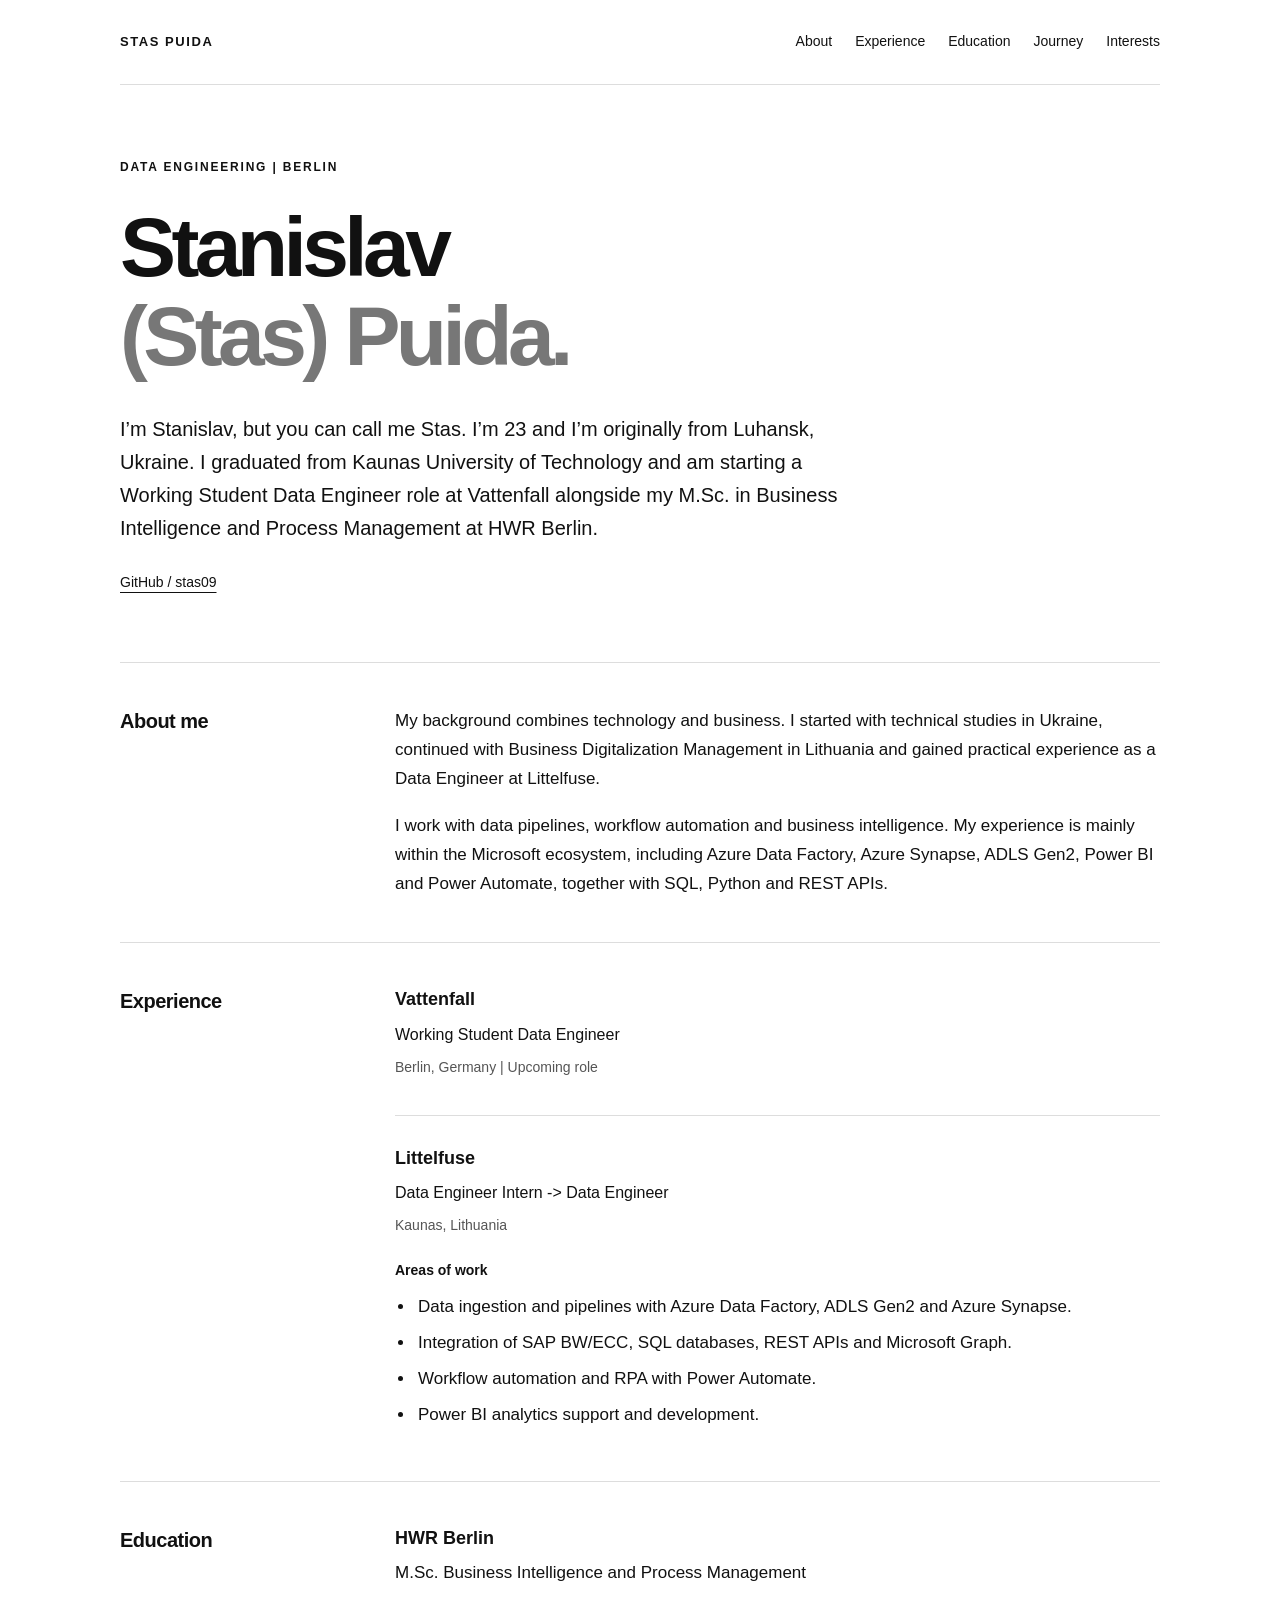
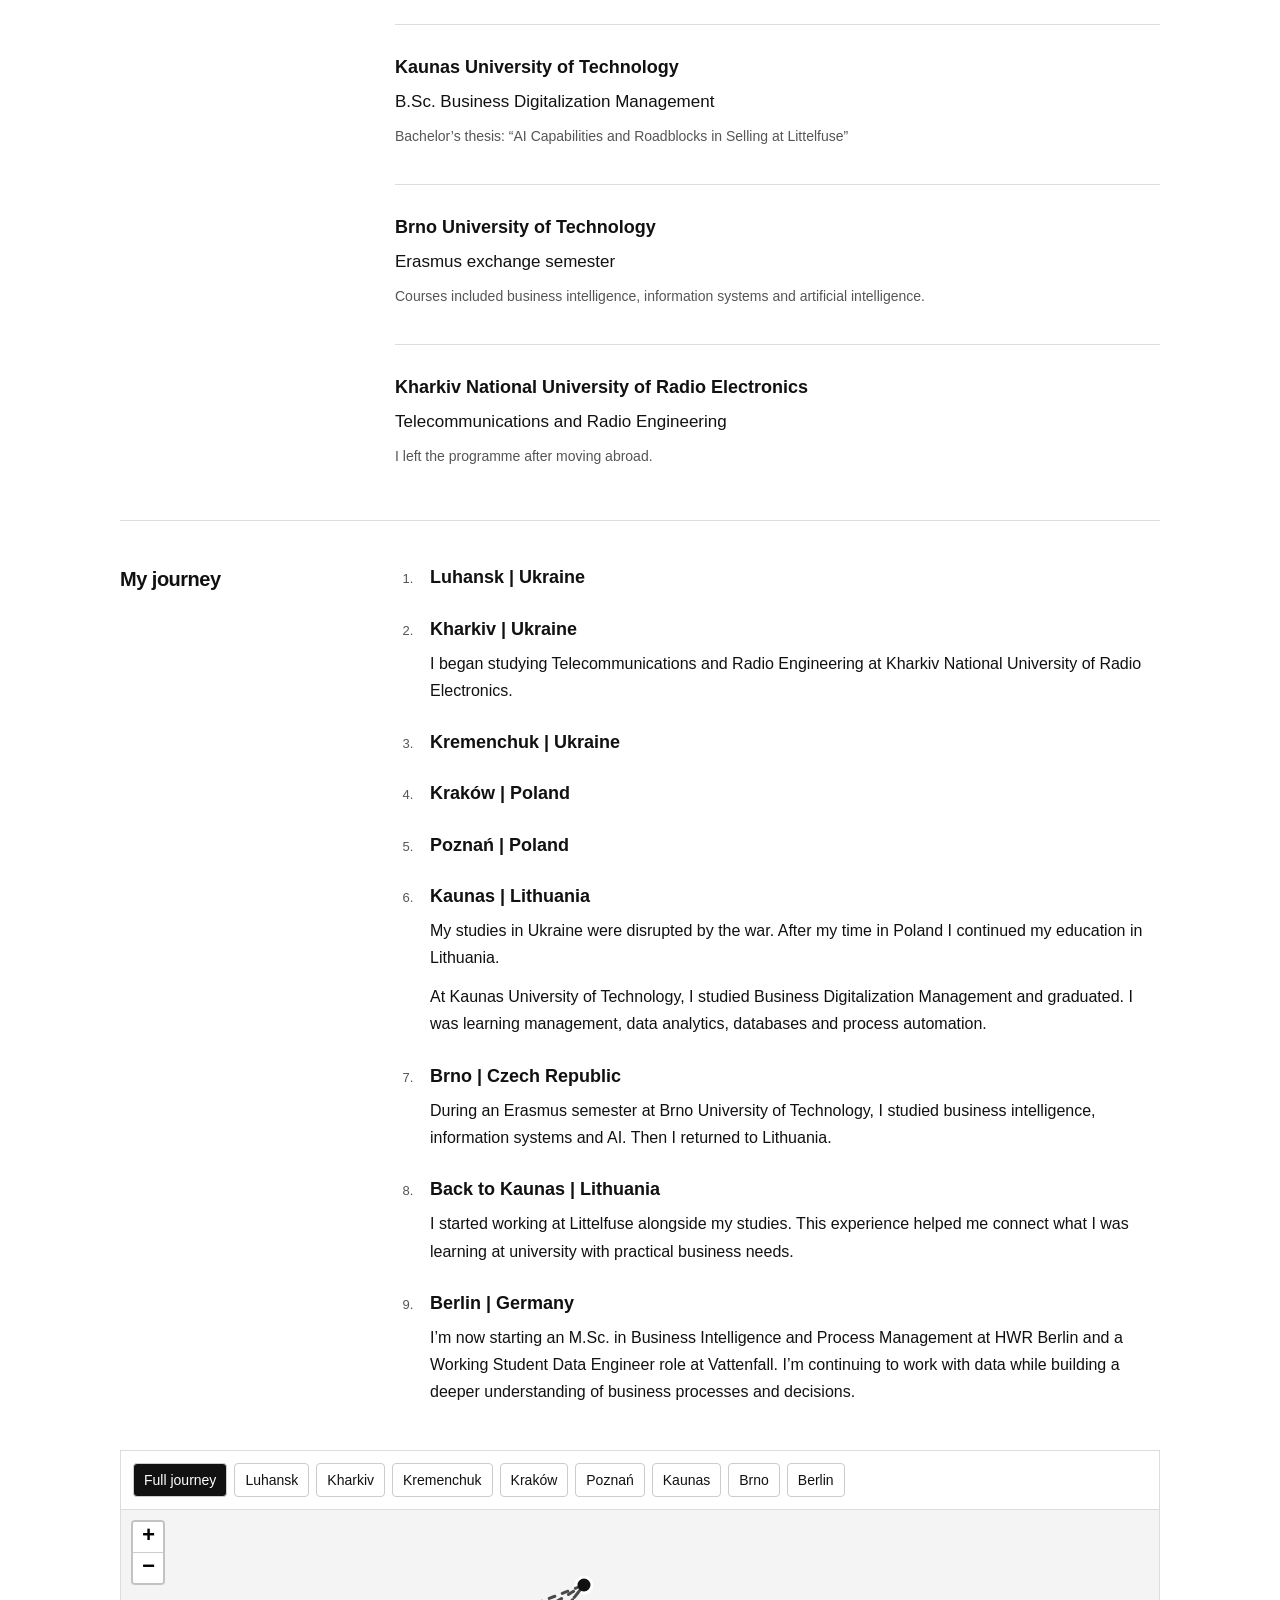
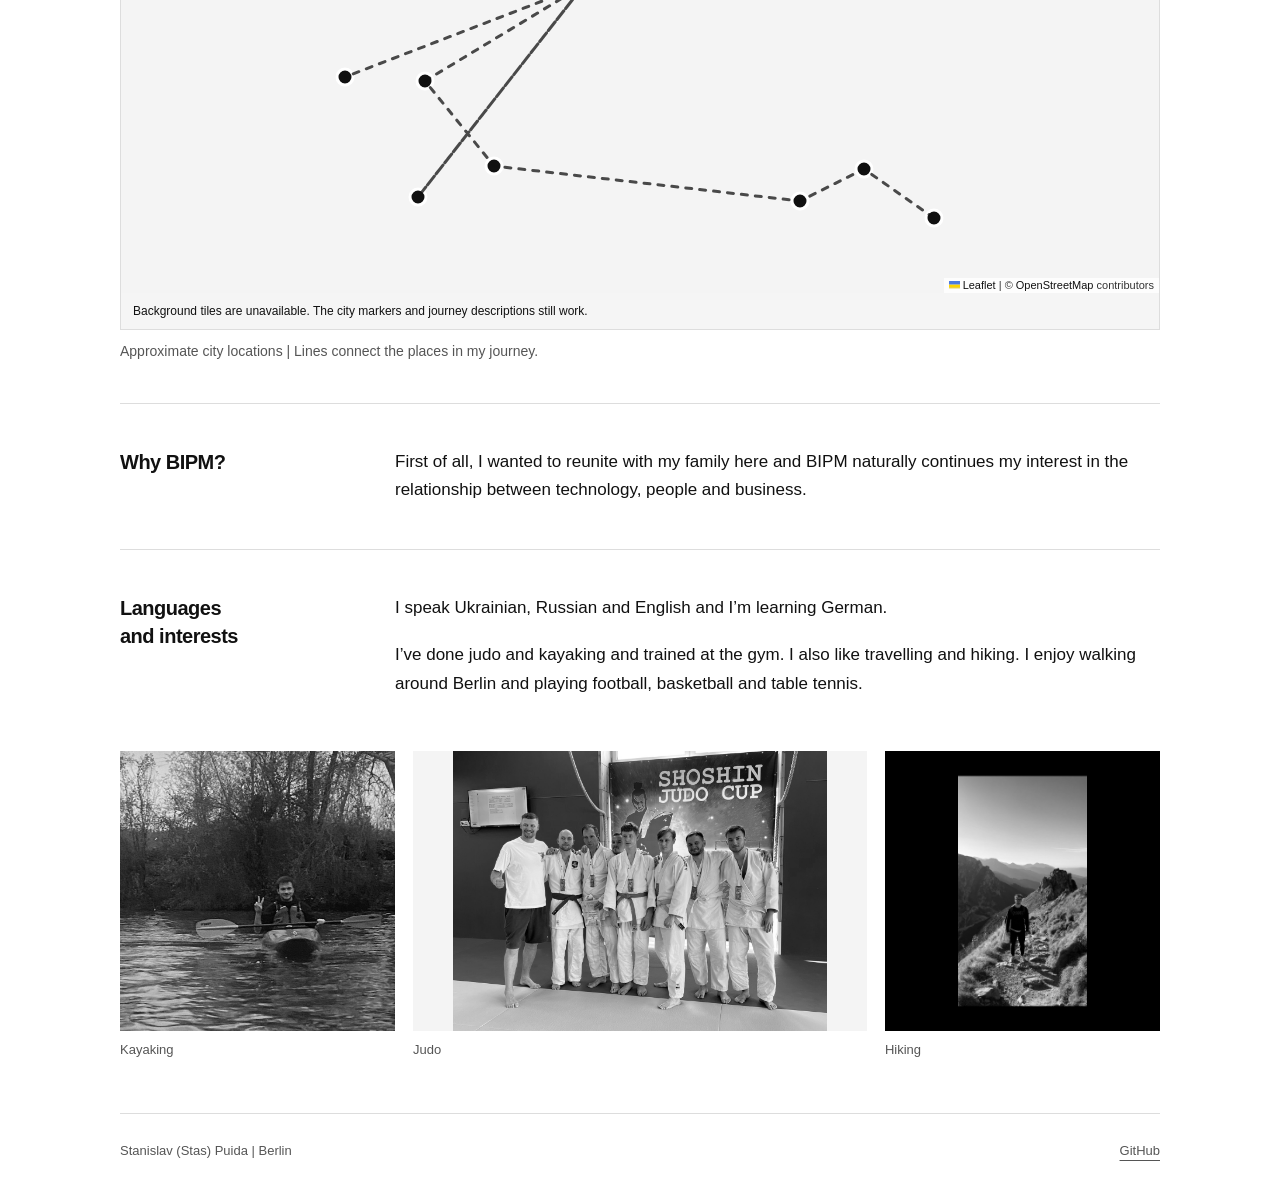
==== index.html @ 29c50aa2 "Add Web Page Files" ====
<!DOCTYPE html>
<html lang="en">
<head>
  <meta charset="utf-8">
  <meta name="viewport" content="width=device-width, initial-scale=1">
  <meta name="description" content="Stanislav Puida - data engineering, business intelligence and a personal journey from Luhansk to Berlin.">
  <title>Stanislav (Stas) Puida</title>
  <link rel="stylesheet" href="style.css">
  <link rel="icon" href="data:image/svg+xml,%3Csvg xmlns='http://www.w3.org/2000/svg' viewBox='0 0 32 32'%3E%3Crect width='32' height='32' fill='%23111111'/%3E%3Ctext x='16' y='22' text-anchor='middle' font-family='Arial' font-size='18' fill='white'%3ES%3C/text%3E%3C/svg%3E">
</head>
<body>
  <header class="wrap">
    <a class="brand" href="#">STAS PUIDA</a>
    <nav aria-label="Main navigation">
      <a href="#about">About</a><a href="#experience">Experience</a><a href="#education">Education</a><a href="#journey">Journey</a><a href="#interests">Interests</a>
    </nav>
  </header>
  <main class="wrap">
    <section class="intro" aria-labelledby="name">
      <p class="eyebrow">DATA ENGINEERING | BERLIN</p>
      <h1 id="name">Stanislav<br><span>(Stas) Puida.</span></h1>
      <p class="intro-text">I’m Stanislav, but you can call me Stas. I’m 23 and I’m originally from Luhansk, Ukraine. I graduated from Kaunas University of Technology and am starting a Working Student Data Engineer role at Vattenfall alongside my M.Sc. in Business Intelligence and Process Management at HWR Berlin.</p>
      <a class="github" href="https://github.com/stas09">GitHub / stas09</a>
    </section>

    <section id="about" class="row-section">
      <h2>About me</h2>
      <div>
        <p>My background combines technology and business. I started with technical studies in Ukraine, continued with Business Digitalization Management in Lithuania and gained practical experience as a Data Engineer at Littelfuse.</p>
        <p>I work with data pipelines, workflow automation and business intelligence. My experience is mainly within the Microsoft ecosystem, including Azure Data Factory, Azure Synapse, ADLS Gen2, Power BI and Power Automate, together with SQL, Python and REST APIs.</p>
      </div>
    </section>

    <section id="experience" class="row-section">
      <h2>Experience</h2>
      <div>
        <article class="entry"><h3>Vattenfall</h3><p class="role">Working Student Data Engineer</p><p class="meta">Berlin, Germany | Upcoming role</p></article>
        <article class="entry"><h3>Littelfuse</h3><p class="role">Data Engineer Intern -&gt; Data Engineer</p><p class="meta">Kaunas, Lithuania</p><h4>Areas of work</h4>
          <ul>
            <li>Data ingestion and pipelines with Azure Data Factory, ADLS Gen2 and Azure Synapse.</li>
            <li>Integration of SAP BW/ECC, SQL databases, REST APIs and Microsoft Graph.</li>
            <li>Workflow automation and RPA with Power Automate.</li>
            <li>Power BI analytics support and development.</li>
          </ul>
        </article>
      </div>
    </section>

    <section id="education" class="row-section">
      <h2>Education</h2>
      <div>
        <article class="entry"><h3>HWR Berlin</h3><p>M.Sc. Business Intelligence and Process Management</p></article>
        <article class="entry"><h3>Kaunas University of Technology</h3><p>B.Sc. Business Digitalization Management</p><p class="meta">Bachelor’s thesis: “AI Capabilities and Roadblocks in Selling at Littelfuse”</p></article>
        <article class="entry"><h3>Brno University of Technology</h3><p>Erasmus exchange semester</p><p class="meta">Courses included business intelligence, information systems and artificial intelligence.</p></article>
        <article class="entry"><h3>Kharkiv National University of Radio Electronics</h3><p>Telecommunications and Radio Engineering</p><p class="meta">I left the programme after moving abroad.</p></article>
      </div>
    </section>

    <section id="journey" class="row-section journey-section">
      <h2>My journey</h2>
      <div>
        <ol class="journey-list">
          <li><h3>Luhansk | Ukraine</h3></li>
          <li><h3>Kharkiv | Ukraine</h3><p>I began studying Telecommunications and Radio Engineering at Kharkiv National University of Radio Electronics.</p></li>
          <li><h3>Kremenchuk | Ukraine</h3></li>
          <li><h3>Kraków | Poland</h3></li>
          <li><h3>Poznań | Poland</h3></li>
          <li><h3>Kaunas | Lithuania</h3><p>My studies in Ukraine were disrupted by the war. After my time in Poland I continued my education in Lithuania.</p><p>At Kaunas University of Technology, I studied Business Digitalization Management and graduated. I was learning management, data analytics, databases and process automation.</p></li>
          <li><h3>Brno | Czech Republic</h3><p>During an Erasmus semester at Brno University of Technology, I studied business intelligence, information systems and AI. Then I returned to Lithuania.</p></li>
          <li><h3>Back to Kaunas | Lithuania</h3><p>I started working at Littelfuse alongside my studies. This experience helped me connect what I was learning at university with practical business needs.</p></li>
          <li><h3>Berlin | Germany</h3><p>I’m now starting an M.Sc. in Business Intelligence and Process Management at HWR Berlin and a Working Student Data Engineer role at Vattenfall. I’m continuing to work with data while building a deeper understanding of business processes and decisions.</p></li>
        </ol>
      </div>
    </section>
    <div class="map-section"><iframe src="map.html" title="Interactive map of my journey from Luhansk to Berlin" loading="lazy"></iframe><p class="meta">Approximate city locations | Lines connect the places in my journey.</p></div>

    <section id="why-bipm" class="row-section">
      <h2>Why BIPM?</h2><div><p>First of all, I wanted to reunite with my family here and BIPM naturally continues my interest in the relationship between technology, people and business.</p></div>
    </section>

    <section id="interests" class="row-section">
      <h2>Languages<br>and interests</h2>
      <div><p>I speak Ukrainian, Russian and English and I’m learning German.</p><p>I’ve done judo and kayaking and trained at the gym. I also like travelling and hiking. I enjoy walking around Berlin and playing football, basketball and table tennis.</p></div>
    </section>
    <section class="photos" aria-label="Personal photographs">
      <figure><img src="assets/kayaking.jpg" alt="Kayaking on a river" width="960" height="1280" loading="lazy"><figcaption>Kayaking</figcaption></figure>
      <figure class="wide-photo"><img src="assets/judo.jpg" alt="Group photograph at the Shoshin Judo Cup" width="1280" height="960" loading="lazy"><figcaption>Judo</figcaption></figure>
      <figure><img src="assets/hiking.jpg" alt="Hiking on a mountain trail" width="591" height="1280" loading="lazy"><figcaption>Hiking</figcaption></figure>
    </section>
  </main>
  <footer class="wrap"><span>Stanislav (Stas) Puida | Berlin</span><a href="https://github.com/stas09">GitHub</a></footer>
</body>
</html>
---- style.css ----
:root{--ink:#111;--muted:#555;--line:#ddd;--paper:#fff}
*{box-sizing:border-box}html{scroll-padding-top:30px}body{margin:0;background:var(--paper);color:var(--ink);font:17px/1.7 Arial,Helvetica,sans-serif}.wrap{width:min(1040px,88%);margin:auto}a{color:inherit;text-underline-offset:5px}header{display:flex;align-items:center;justify-content:space-between;gap:24px;padding:30px 0;border-bottom:1px solid var(--line)}.brand{font-size:13px;letter-spacing:.12em;font-weight:700;text-decoration:none}nav{display:flex;gap:23px;flex-wrap:wrap;font-size:14px}nav a{text-decoration:none}nav a:hover{text-decoration:underline}.intro{padding:72px 0 65px}.eyebrow{font-size:12px;letter-spacing:.15em;font-weight:700;margin:0 0 26px}h1{font-size:clamp(48px,7vw,84px);line-height:1.06;letter-spacing:-.055em;margin:0 0 32px;font-weight:600}h1 span{color:#777}.intro-text{max-width:740px;font-size:20px;line-height:1.65}.github{display:inline-block;font-size:14px;margin-top:8px}p{margin:0 0 18px}.row-section{display:grid;grid-template-columns:230px minmax(0,1fr);gap:45px;padding:44px 0;border-top:1px solid var(--line)}h2{font-size:20px;line-height:1.4;letter-spacing:-.025em;margin:0;font-weight:600}h3{font-size:18px;line-height:1.4;font-weight:600;margin:0 0 8px}h4{font-size:14px;margin:22px 0 10px}.entry{margin-bottom:30px;padding-bottom:28px;border-bottom:1px solid var(--line)}.entry:last-child{margin:0;padding:0;border:0}.entry p{margin-bottom:8px}.role{font-size:16px}.meta{font-size:14px;line-height:1.65;color:var(--muted)}ul{padding-left:20px;margin:0}li{padding-left:3px;margin-bottom:7px}.row-section>div>p:last-child{margin-bottom:0}.journey-list{margin:0;padding-left:22px}.journey-list>li{padding-left:13px;margin-bottom:26px}.journey-list>li::marker{font-size:13px;color:var(--muted)}.journey-list>li:last-child{margin-bottom:0}.journey-list p{font-size:16px;margin-bottom:12px}.journey-list p:last-child{margin-bottom:0}.map-section{padding:0 0 40px}iframe{display:block;width:100%;height:480px;border:1px solid var(--line);margin-bottom:10px;background:#f5f5f5}.map-section p{margin:0}.photos{display:grid;grid-template-columns:1fr 1.65fr 1fr;gap:18px;padding:8px 0 52px}figure{margin:0;min-width:0}figure img{display:block;width:100%;height:280px;object-fit:cover;filter:grayscale(100%)}.wide-photo img{object-fit:contain;background:#f4f4f4}figure:first-child img{object-position:50% 58%}figure:last-child img{object-fit:contain;background:#000}figcaption{font-size:13px;color:var(--muted);margin-top:8px}footer{display:flex;justify-content:space-between;gap:16px;padding:26px 0 34px;border-top:1px solid var(--line);font-size:13px;color:var(--muted)}a:focus-visible{outline:2px solid #111;outline-offset:5px}@media(max-width:760px){header{align-items:flex-start;flex-direction:column;gap:16px}nav{gap:12px 20px}.intro{padding:48px 0}.intro-text{font-size:18px}.row-section{grid-template-columns:1fr;gap:22px;padding:32px 0}.photos{grid-template-columns:1fr 1fr;gap:20px}.wide-photo{grid-column:1/-1;grid-row:2}.photos img{height:300px}iframe{height:530px}}@media(max-width:420px){.wrap{width:88%}.photos{grid-template-columns:1fr}.wide-photo{grid-column:auto;grid-row:auto}.photos img{height:auto;max-height:500px;object-fit:contain}footer{flex-direction:column;gap:6px}}
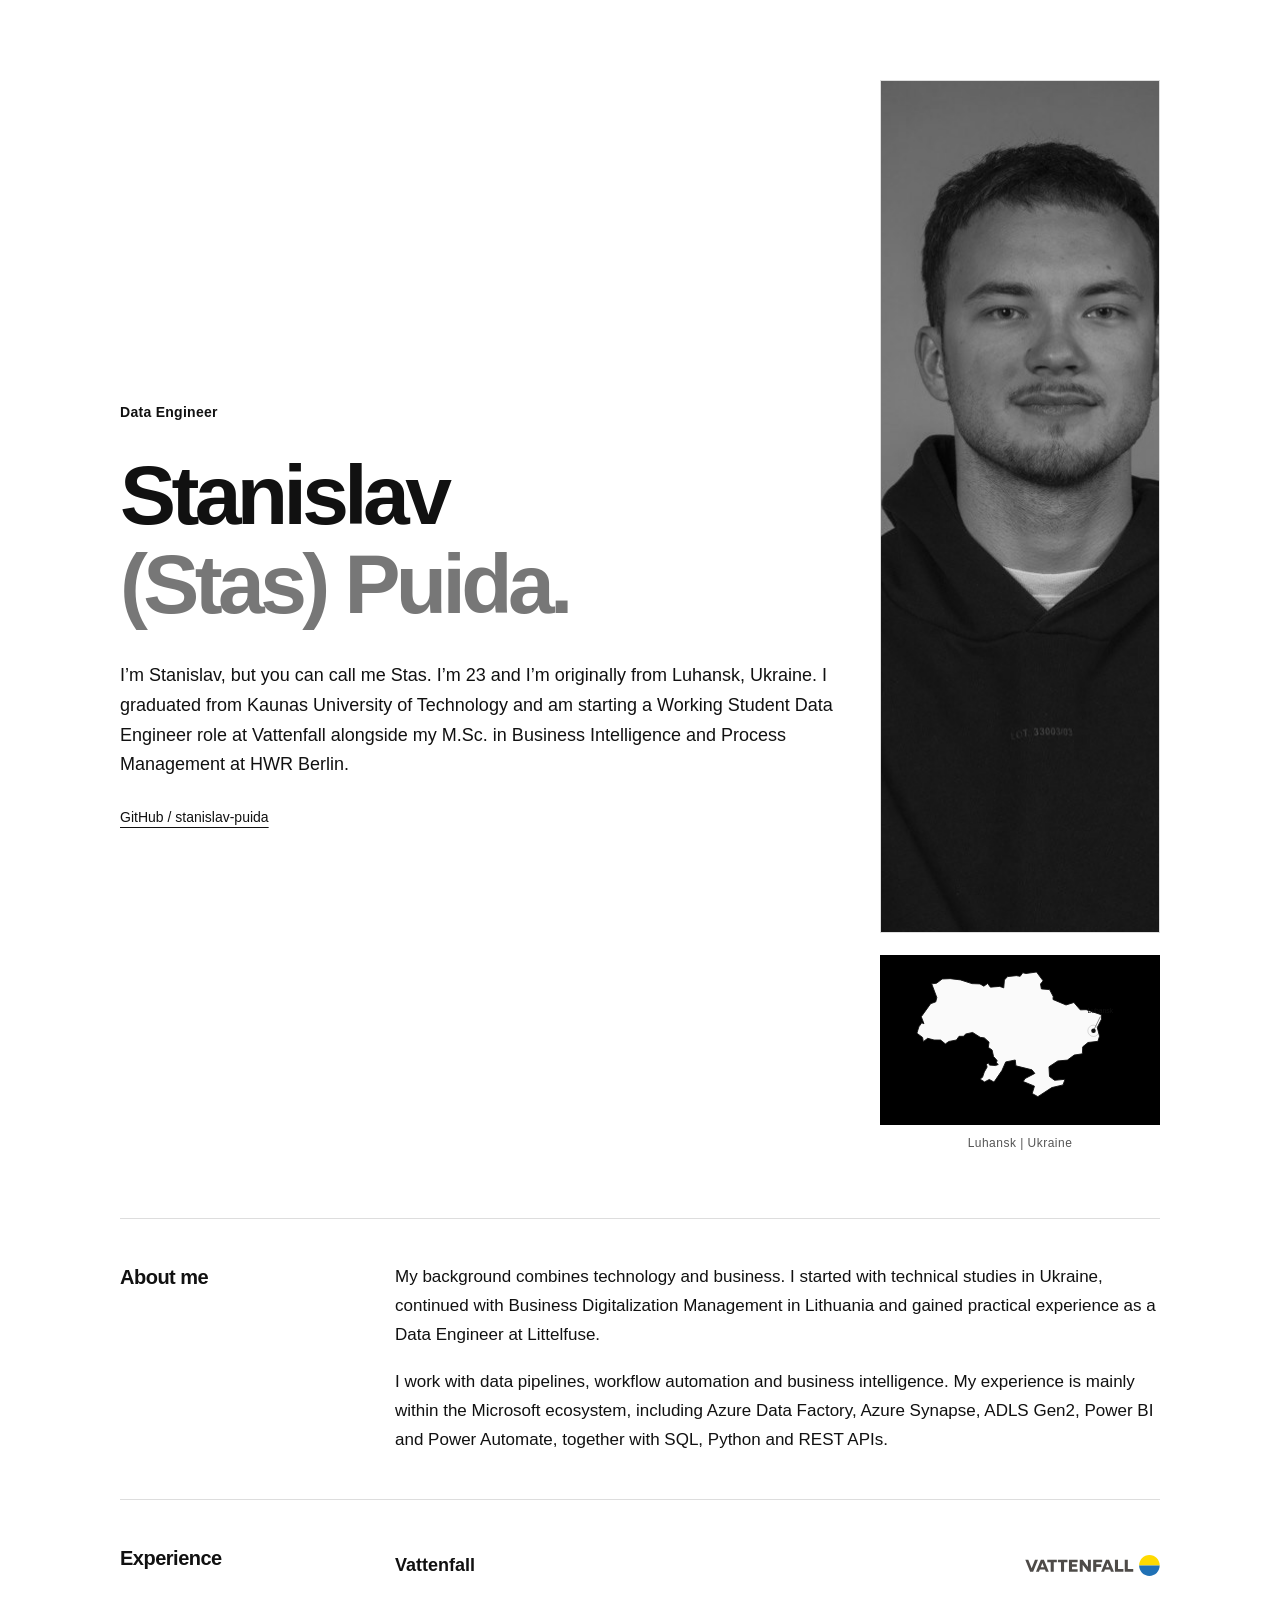
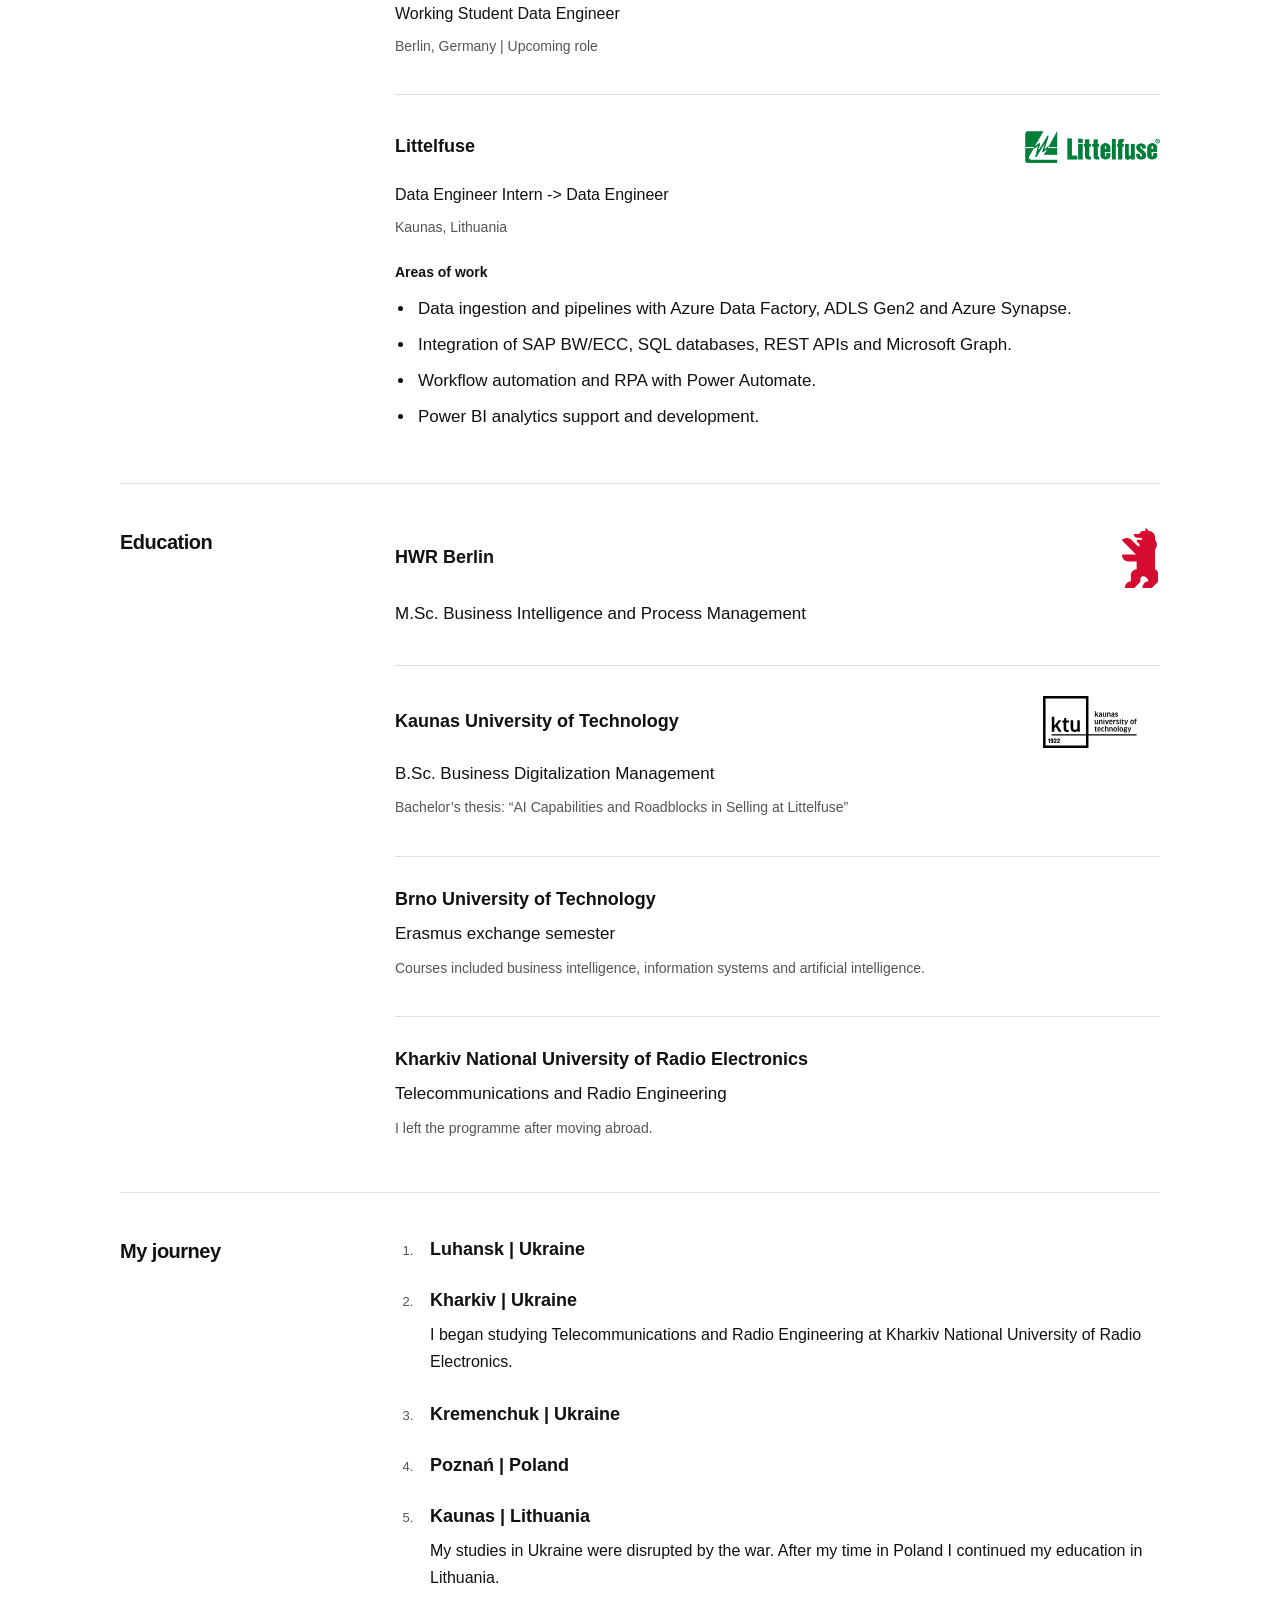
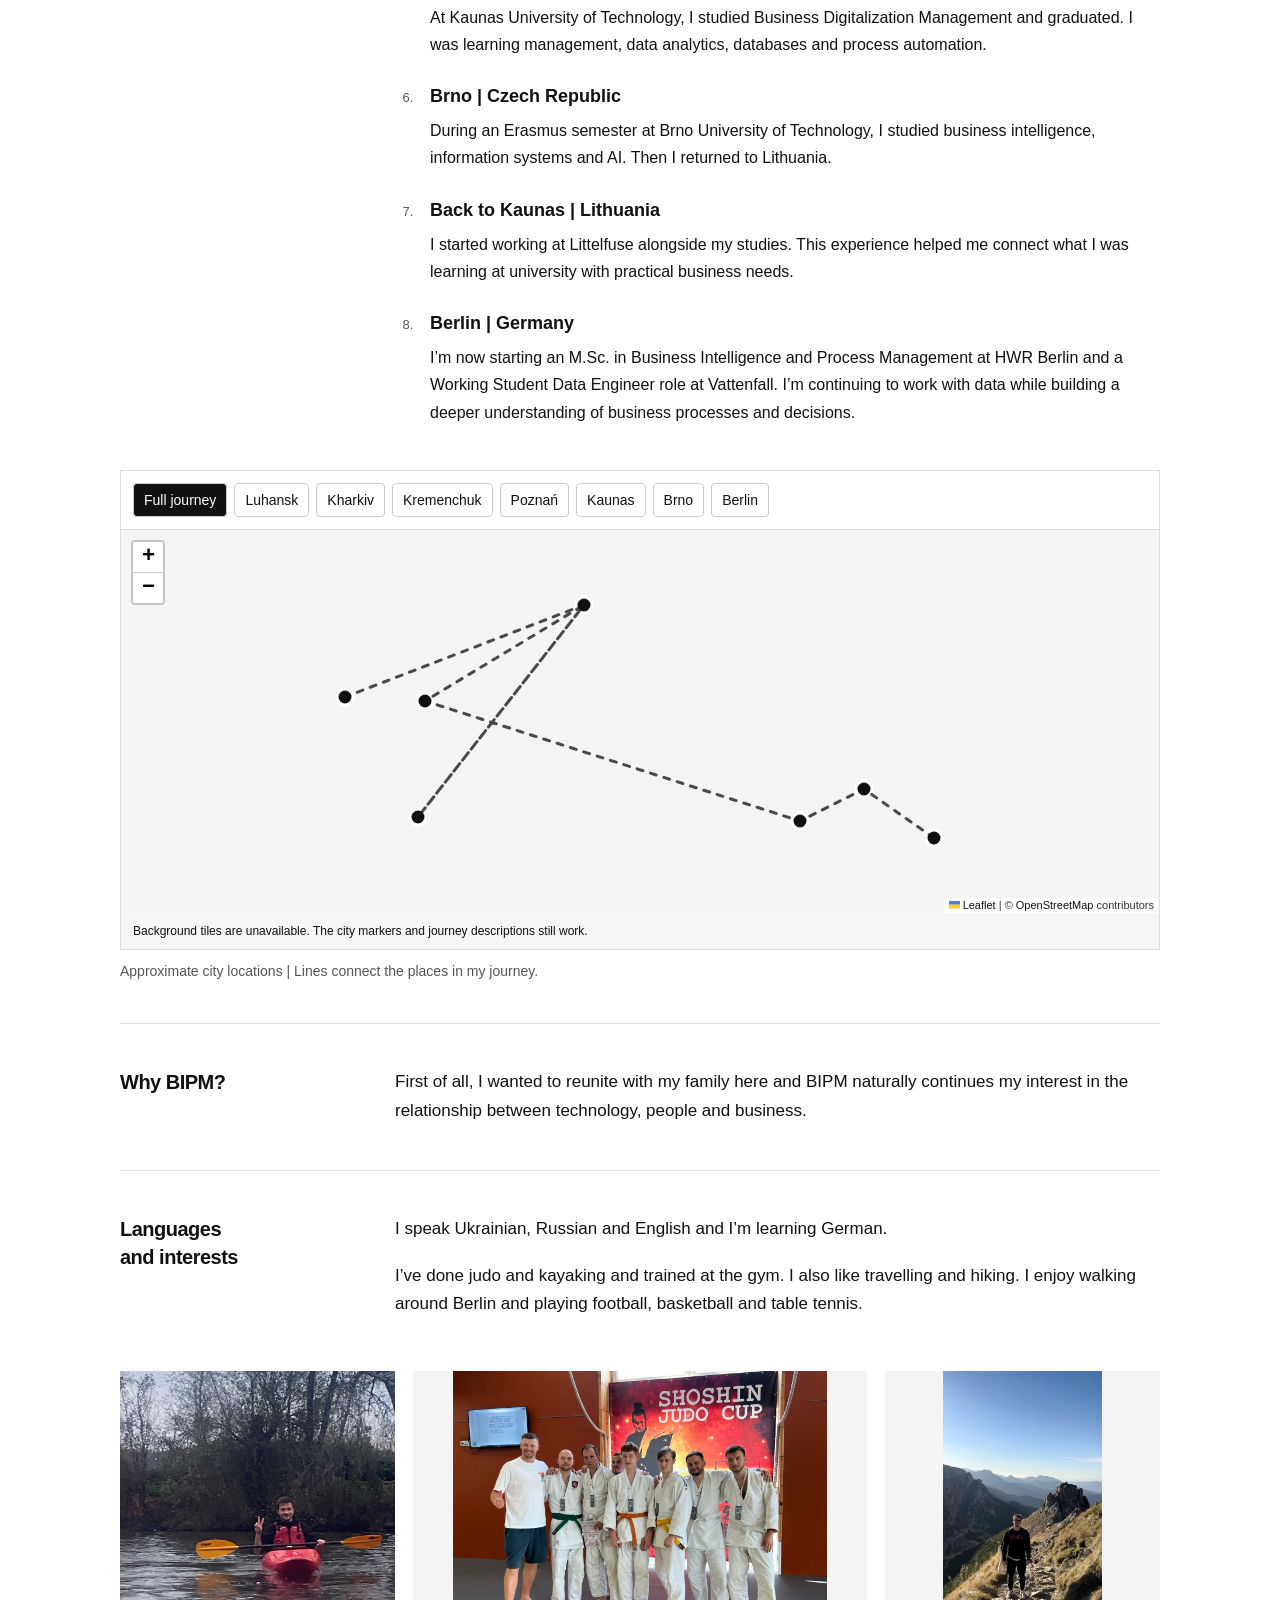
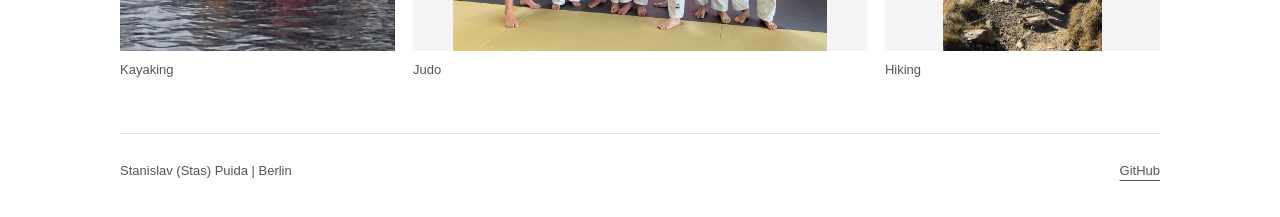
==== commit 4ee47f8a: "Update" ====
--- a/index.html
+++ b/index.html
@@ -9,18 +9,18 @@
   <link rel="icon" href="data:image/svg+xml,%3Csvg xmlns='http://www.w3.org/2000/svg' viewBox='0 0 32 32'%3E%3Crect width='32' height='32' fill='%23111111'/%3E%3Ctext x='16' y='22' text-anchor='middle' font-family='Arial' font-size='18' fill='white'%3ES%3C/text%3E%3C/svg%3E">
 </head>
 <body>
-  <header class="wrap">
-    <a class="brand" href="#">STAS PUIDA</a>
-    <nav aria-label="Main navigation">
-      <a href="#about">About</a><a href="#experience">Experience</a><a href="#education">Education</a><a href="#journey">Journey</a><a href="#interests">Interests</a>
-    </nav>
-  </header>
   <main class="wrap">
     <section class="intro" aria-labelledby="name">
-      <p class="eyebrow">DATA ENGINEERING | BERLIN</p>
+      <div class="intro-copy">
+      <p class="eyebrow">Data Engineer</p>
       <h1 id="name">Stanislav<br><span>(Stas) Puida.</span></h1>
       <p class="intro-text">I’m Stanislav, but you can call me Stas. I’m 23 and I’m originally from Luhansk, Ukraine. I graduated from Kaunas University of Technology and am starting a Working Student Data Engineer role at Vattenfall alongside my M.Sc. in Business Intelligence and Process Management at HWR Berlin.</p>
-      <a class="github" href="https://github.com/stas09">GitHub / stas09</a>
+      <a class="github" href="https://github.com/stanislav-puida">GitHub / stanislav-puida</a>
+      </div>
+      <div class="intro-visuals">
+      <img class="profile-photo" src="assets/profile.jpg" alt="Portrait of Stanislav Puida" width="853" height="853">
+      <figure class="origin"><img src="assets/ukraine.svg" alt="Outline of Ukraine with Luhansk highlighted" width="420" height="300"><figcaption>Luhansk | Ukraine</figcaption></figure>
+      </div>
     </section>
 
     <section id="about" class="row-section">
@@ -34,8 +34,8 @@
     <section id="experience" class="row-section">
       <h2>Experience</h2>
       <div>
-        <article class="entry"><h3>Vattenfall</h3><p class="role">Working Student Data Engineer</p><p class="meta">Berlin, Germany | Upcoming role</p></article>
-        <article class="entry"><h3>Littelfuse</h3><p class="role">Data Engineer Intern -&gt; Data Engineer</p><p class="meta">Kaunas, Lithuania</p><h4>Areas of work</h4>
+        <article class="entry"><div class="entry-heading"><h3>Vattenfall</h3><img class="org-logo" src="assets/vattenfall.svg" alt="Vattenfall logo" loading="lazy"></div><p class="role">Working Student Data Engineer</p><p class="meta">Berlin, Germany | Upcoming role</p></article>
+        <article class="entry"><div class="entry-heading"><h3>Littelfuse</h3><img class="org-logo" src="assets/littelfuse.png" alt="Littelfuse logo" loading="lazy"></div><p class="role">Data Engineer Intern -&gt; Data Engineer</p><p class="meta">Kaunas, Lithuania</p><h4>Areas of work</h4>
           <ul>
             <li>Data ingestion and pipelines with Azure Data Factory, ADLS Gen2 and Azure Synapse.</li>
             <li>Integration of SAP BW/ECC, SQL databases, REST APIs and Microsoft Graph.</li>
@@ -49,8 +49,8 @@
     <section id="education" class="row-section">
       <h2>Education</h2>
       <div>
-        <article class="entry"><h3>HWR Berlin</h3><p>M.Sc. Business Intelligence and Process Management</p></article>
-        <article class="entry"><h3>Kaunas University of Technology</h3><p>B.Sc. Business Digitalization Management</p><p class="meta">Bachelor’s thesis: “AI Capabilities and Roadblocks in Selling at Littelfuse”</p></article>
+        <article class="entry"><div class="entry-heading"><h3>HWR Berlin</h3><img class="org-logo hwr-logo" src="assets/hwr.svg" alt="HWR Berlin logo" loading="lazy"></div><p>M.Sc. Business Intelligence and Process Management</p></article>
+        <article class="entry"><div class="entry-heading"><h3>Kaunas University of Technology</h3><img class="org-logo ktu-logo" src="assets/ktu.svg" alt="Kaunas University of Technology logo" loading="lazy"></div><p>B.Sc. Business Digitalization Management</p><p class="meta">Bachelor’s thesis: “AI Capabilities and Roadblocks in Selling at Littelfuse”</p></article>
         <article class="entry"><h3>Brno University of Technology</h3><p>Erasmus exchange semester</p><p class="meta">Courses included business intelligence, information systems and artificial intelligence.</p></article>
         <article class="entry"><h3>Kharkiv National University of Radio Electronics</h3><p>Telecommunications and Radio Engineering</p><p class="meta">I left the programme after moving abroad.</p></article>
       </div>
@@ -63,7 +63,6 @@
           <li><h3>Luhansk | Ukraine</h3></li>
           <li><h3>Kharkiv | Ukraine</h3><p>I began studying Telecommunications and Radio Engineering at Kharkiv National University of Radio Electronics.</p></li>
           <li><h3>Kremenchuk | Ukraine</h3></li>
-          <li><h3>Kraków | Poland</h3></li>
           <li><h3>Poznań | Poland</h3></li>
           <li><h3>Kaunas | Lithuania</h3><p>My studies in Ukraine were disrupted by the war. After my time in Poland I continued my education in Lithuania.</p><p>At Kaunas University of Technology, I studied Business Digitalization Management and graduated. I was learning management, data analytics, databases and process automation.</p></li>
           <li><h3>Brno | Czech Republic</h3><p>During an Erasmus semester at Brno University of Technology, I studied business intelligence, information systems and AI. Then I returned to Lithuania.</p></li>
@@ -85,9 +84,9 @@
     <section class="photos" aria-label="Personal photographs">
       <figure><img src="assets/kayaking.jpg" alt="Kayaking on a river" width="960" height="1280" loading="lazy"><figcaption>Kayaking</figcaption></figure>
       <figure class="wide-photo"><img src="assets/judo.jpg" alt="Group photograph at the Shoshin Judo Cup" width="1280" height="960" loading="lazy"><figcaption>Judo</figcaption></figure>
-      <figure><img src="assets/hiking.jpg" alt="Hiking on a mountain trail" width="591" height="1280" loading="lazy"><figcaption>Hiking</figcaption></figure>
+      <figure><img src="assets/hiking.jpg" alt="Hiking on a mountain trail" width="591" height="1038" loading="lazy"><figcaption>Hiking</figcaption></figure>
     </section>
   </main>
-  <footer class="wrap"><span>Stanislav (Stas) Puida | Berlin</span><a href="https://github.com/stas09">GitHub</a></footer>
+  <footer class="wrap"><span>Stanislav (Stas) Puida | Berlin</span><a href="https://github.com/stanislav-puida">GitHub</a></footer>
 </body>
 </html>
--- a/style.css
+++ b/style.css
@@ -1,2 +1,7 @@
 :root{--ink:#111;--muted:#555;--line:#ddd;--paper:#fff}
-*{box-sizing:border-box}html{scroll-padding-top:30px}body{margin:0;background:var(--paper);color:var(--ink);font:17px/1.7 Arial,Helvetica,sans-serif}.wrap{width:min(1040px,88%);margin:auto}a{color:inherit;text-underline-offset:5px}header{display:flex;align-items:center;justify-content:space-between;gap:24px;padding:30px 0;border-bottom:1px solid var(--line)}.brand{font-size:13px;letter-spacing:.12em;font-weight:700;text-decoration:none}nav{display:flex;gap:23px;flex-wrap:wrap;font-size:14px}nav a{text-decoration:none}nav a:hover{text-decoration:underline}.intro{padding:72px 0 65px}.eyebrow{font-size:12px;letter-spacing:.15em;font-weight:700;margin:0 0 26px}h1{font-size:clamp(48px,7vw,84px);line-height:1.06;letter-spacing:-.055em;margin:0 0 32px;font-weight:600}h1 span{color:#777}.intro-text{max-width:740px;font-size:20px;line-height:1.65}.github{display:inline-block;font-size:14px;margin-top:8px}p{margin:0 0 18px}.row-section{display:grid;grid-template-columns:230px minmax(0,1fr);gap:45px;padding:44px 0;border-top:1px solid var(--line)}h2{font-size:20px;line-height:1.4;letter-spacing:-.025em;margin:0;font-weight:600}h3{font-size:18px;line-height:1.4;font-weight:600;margin:0 0 8px}h4{font-size:14px;margin:22px 0 10px}.entry{margin-bottom:30px;padding-bottom:28px;border-bottom:1px solid var(--line)}.entry:last-child{margin:0;padding:0;border:0}.entry p{margin-bottom:8px}.role{font-size:16px}.meta{font-size:14px;line-height:1.65;color:var(--muted)}ul{padding-left:20px;margin:0}li{padding-left:3px;margin-bottom:7px}.row-section>div>p:last-child{margin-bottom:0}.journey-list{margin:0;padding-left:22px}.journey-list>li{padding-left:13px;margin-bottom:26px}.journey-list>li::marker{font-size:13px;color:var(--muted)}.journey-list>li:last-child{margin-bottom:0}.journey-list p{font-size:16px;margin-bottom:12px}.journey-list p:last-child{margin-bottom:0}.map-section{padding:0 0 40px}iframe{display:block;width:100%;height:480px;border:1px solid var(--line);margin-bottom:10px;background:#f5f5f5}.map-section p{margin:0}.photos{display:grid;grid-template-columns:1fr 1.65fr 1fr;gap:18px;padding:8px 0 52px}figure{margin:0;min-width:0}figure img{display:block;width:100%;height:280px;object-fit:cover;filter:grayscale(100%)}.wide-photo img{object-fit:contain;background:#f4f4f4}figure:first-child img{object-position:50% 58%}figure:last-child img{object-fit:contain;background:#000}figcaption{font-size:13px;color:var(--muted);margin-top:8px}footer{display:flex;justify-content:space-between;gap:16px;padding:26px 0 34px;border-top:1px solid var(--line);font-size:13px;color:var(--muted)}a:focus-visible{outline:2px solid #111;outline-offset:5px}@media(max-width:760px){header{align-items:flex-start;flex-direction:column;gap:16px}nav{gap:12px 20px}.intro{padding:48px 0}.intro-text{font-size:18px}.row-section{grid-template-columns:1fr;gap:22px;padding:32px 0}.photos{grid-template-columns:1fr 1fr;gap:20px}.wide-photo{grid-column:1/-1;grid-row:2}.photos img{height:300px}iframe{height:530px}}@media(max-width:420px){.wrap{width:88%}.photos{grid-template-columns:1fr}.wide-photo{grid-column:auto;grid-row:auto}.photos img{height:auto;max-height:500px;object-fit:contain}footer{flex-direction:column;gap:6px}}
+*{box-sizing:border-box}html{scroll-padding-top:30px}body{margin:0;background:var(--paper);color:var(--ink);font:17px/1.7 Arial,Helvetica,sans-serif}.wrap{width:min(1040px,88%);margin:auto}a{color:inherit;text-underline-offset:5px}header{display:flex;align-items:center;justify-content:space-between;gap:24px;padding:30px 0;border-bottom:1px solid var(--line)}.brand{font-size:13px;letter-spacing:.12em;font-weight:700;text-decoration:none}nav{display:flex;gap:23px;flex-wrap:wrap;font-size:14px}nav a{text-decoration:none}nav a:hover{text-decoration:underline}.intro{padding:72px 0 65px}.eyebrow{font-size:12px;letter-spacing:.15em;font-weight:700;margin:0 0 26px}h1{font-size:clamp(48px,7vw,84px);line-height:1.06;letter-spacing:-.055em;margin:0 0 32px;font-weight:600}h1 span{color:#777}.intro-text{max-width:740px;font-size:20px;line-height:1.65}.github{display:inline-block;font-size:14px;margin-top:8px}p{margin:0 0 18px}.row-section{display:grid;grid-template-columns:230px minmax(0,1fr);gap:45px;padding:44px 0;border-top:1px solid var(--line)}h2{font-size:20px;line-height:1.4;letter-spacing:-.025em;margin:0;font-weight:600}h3{font-size:18px;line-height:1.4;font-weight:600;margin:0 0 8px}h4{font-size:14px;margin:22px 0 10px}.entry{margin-bottom:30px;padding-bottom:28px;border-bottom:1px solid var(--line)}.entry:last-child{margin:0;padding:0;border:0}.entry p{margin-bottom:8px}.role{font-size:16px}.meta{font-size:14px;line-height:1.65;color:var(--muted)}ul{padding-left:20px;margin:0}li{padding-left:3px;margin-bottom:7px}.row-section>div>p:last-child{margin-bottom:0}.journey-list{margin:0;padding-left:22px}.journey-list>li{padding-left:13px;margin-bottom:26px}.journey-list>li::marker{font-size:13px;color:var(--muted)}.journey-list>li:last-child{margin-bottom:0}.journey-list p{font-size:16px;margin-bottom:12px}.journey-list p:last-child{margin-bottom:0}.map-section{padding:0 0 40px}iframe{display:block;width:100%;height:480px;border:1px solid var(--line);margin-bottom:10px;background:#f5f5f5}.map-section p{margin:0}.photos{display:grid;grid-template-columns:1fr 1.65fr 1fr;gap:18px;padding:8px 0 52px}figure{margin:0;min-width:0}figure img{display:block;width:100%;height:280px;object-fit:cover;filter:none}.wide-photo img{object-fit:contain;background:#f4f4f4}figure:first-child img{object-position:50% 58%}figure:last-child img{object-fit:contain;background:#000}figcaption{font-size:13px;color:var(--muted);margin-top:8px}footer{display:flex;justify-content:space-between;gap:16px;padding:26px 0 34px;border-top:1px solid var(--line);font-size:13px;color:var(--muted)}a:focus-visible{outline:2px solid #111;outline-offset:5px}@media(max-width:760px){header{align-items:flex-start;flex-direction:column;gap:16px}nav{gap:12px 20px}.intro{padding:48px 0}.intro-text{font-size:18px}.row-section{grid-template-columns:1fr;gap:22px;padding:32px 0}.photos{grid-template-columns:1fr 1fr;gap:20px}.wide-photo{grid-column:1/-1;grid-row:2}.photos img{height:300px}iframe{height:530px}}@media(max-width:420px){.wrap{width:88%}.photos{grid-template-columns:1fr}.wide-photo{grid-column:auto;grid-row:auto}.photos img{height:auto;max-height:500px;object-fit:contain}footer{flex-direction:column;gap:6px}}
+
+/* Small visual accents keep the page simple and the original brand colours intact. */
+.intro{display:grid;grid-template-columns:minmax(0,1fr) 280px;gap:45px;align-items:center;padding-top:80px}.eyebrow{font-size:14px;letter-spacing:.02em}.intro-text{font-size:18px}.origin img{width:100%;height:auto;object-fit:contain;background:none}.origin figcaption{font-size:12px;text-align:center;letter-spacing:.04em}.entry-heading{display:flex;align-items:center;justify-content:space-between;gap:24px;margin-bottom:12px}.entry-heading h3{margin:0}.org-logo{width:135px;height:44px;object-fit:contain;flex-shrink:0}.org-logo.hwr-logo{width:40px;height:60px}.org-logo.ktu-logo{width:140px;height:52px}.photos figure:last-child img{background:#f4f4f4}@media(max-width:900px){.intro{grid-template-columns:minmax(0,1fr) 210px;gap:24px}}@media(max-width:760px){.intro{grid-template-columns:1fr;padding-top:48px}.origin{width:240px;margin:12px 0 0}.entry-heading{gap:15px}.org-logo{width:110px}.org-logo.ktu-logo{width:115px}}@media(prefers-reduced-motion:reduce){html{scroll-behavior:auto}}
+
+.intro-visuals{display:flex;flex-direction:column;gap:22px;align-items:center}.profile-photo{display:block;width:100%;aspect-ratio:1;object-fit:cover;filter:grayscale(100%);border:1px solid var(--line)}.intro-visuals .origin{width:100%;margin:0}.intro-visuals .origin img{max-height:170px}@media(max-width:760px){.intro-visuals{width:100%;flex-direction:row;align-items:center;gap:24px}.profile-photo{width:180px;flex-shrink:0}.intro-visuals .origin{max-width:240px}}@media(max-width:420px){.intro-visuals{gap:16px}.profile-photo{width:145px}}
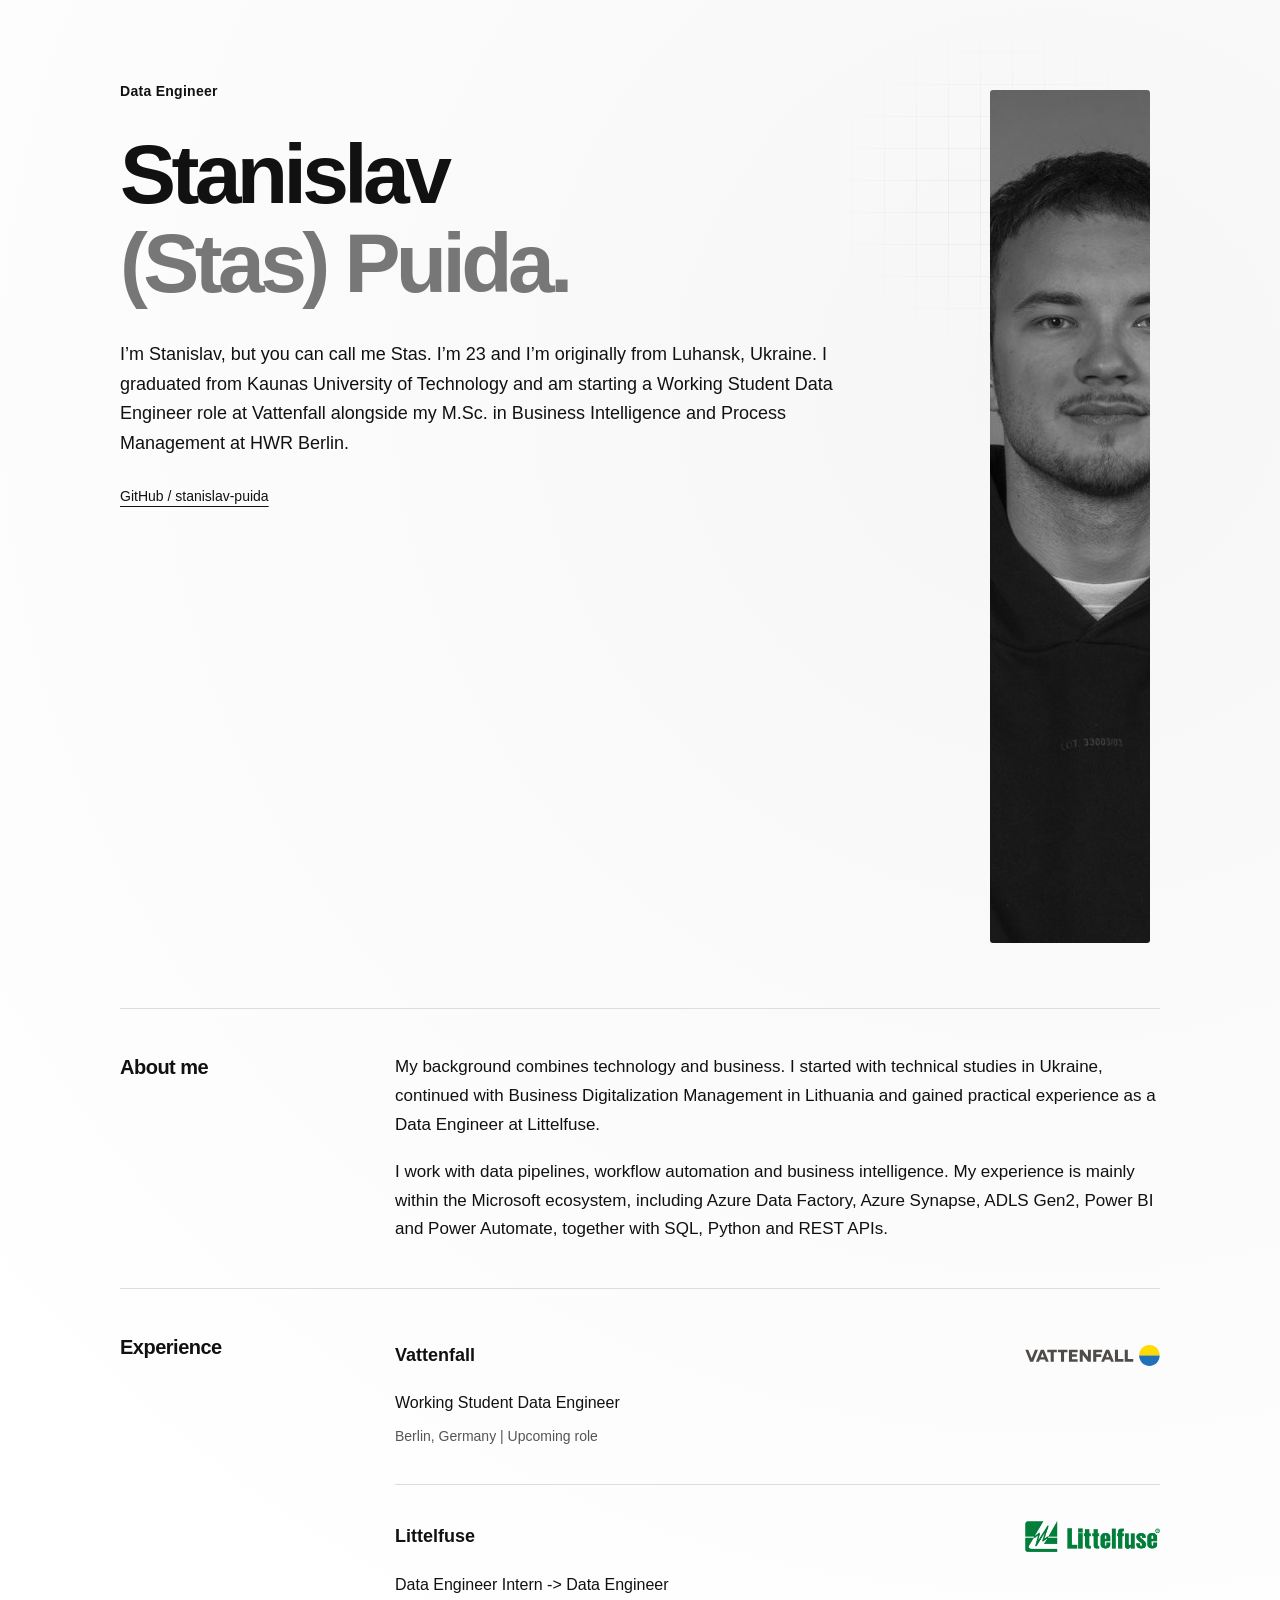
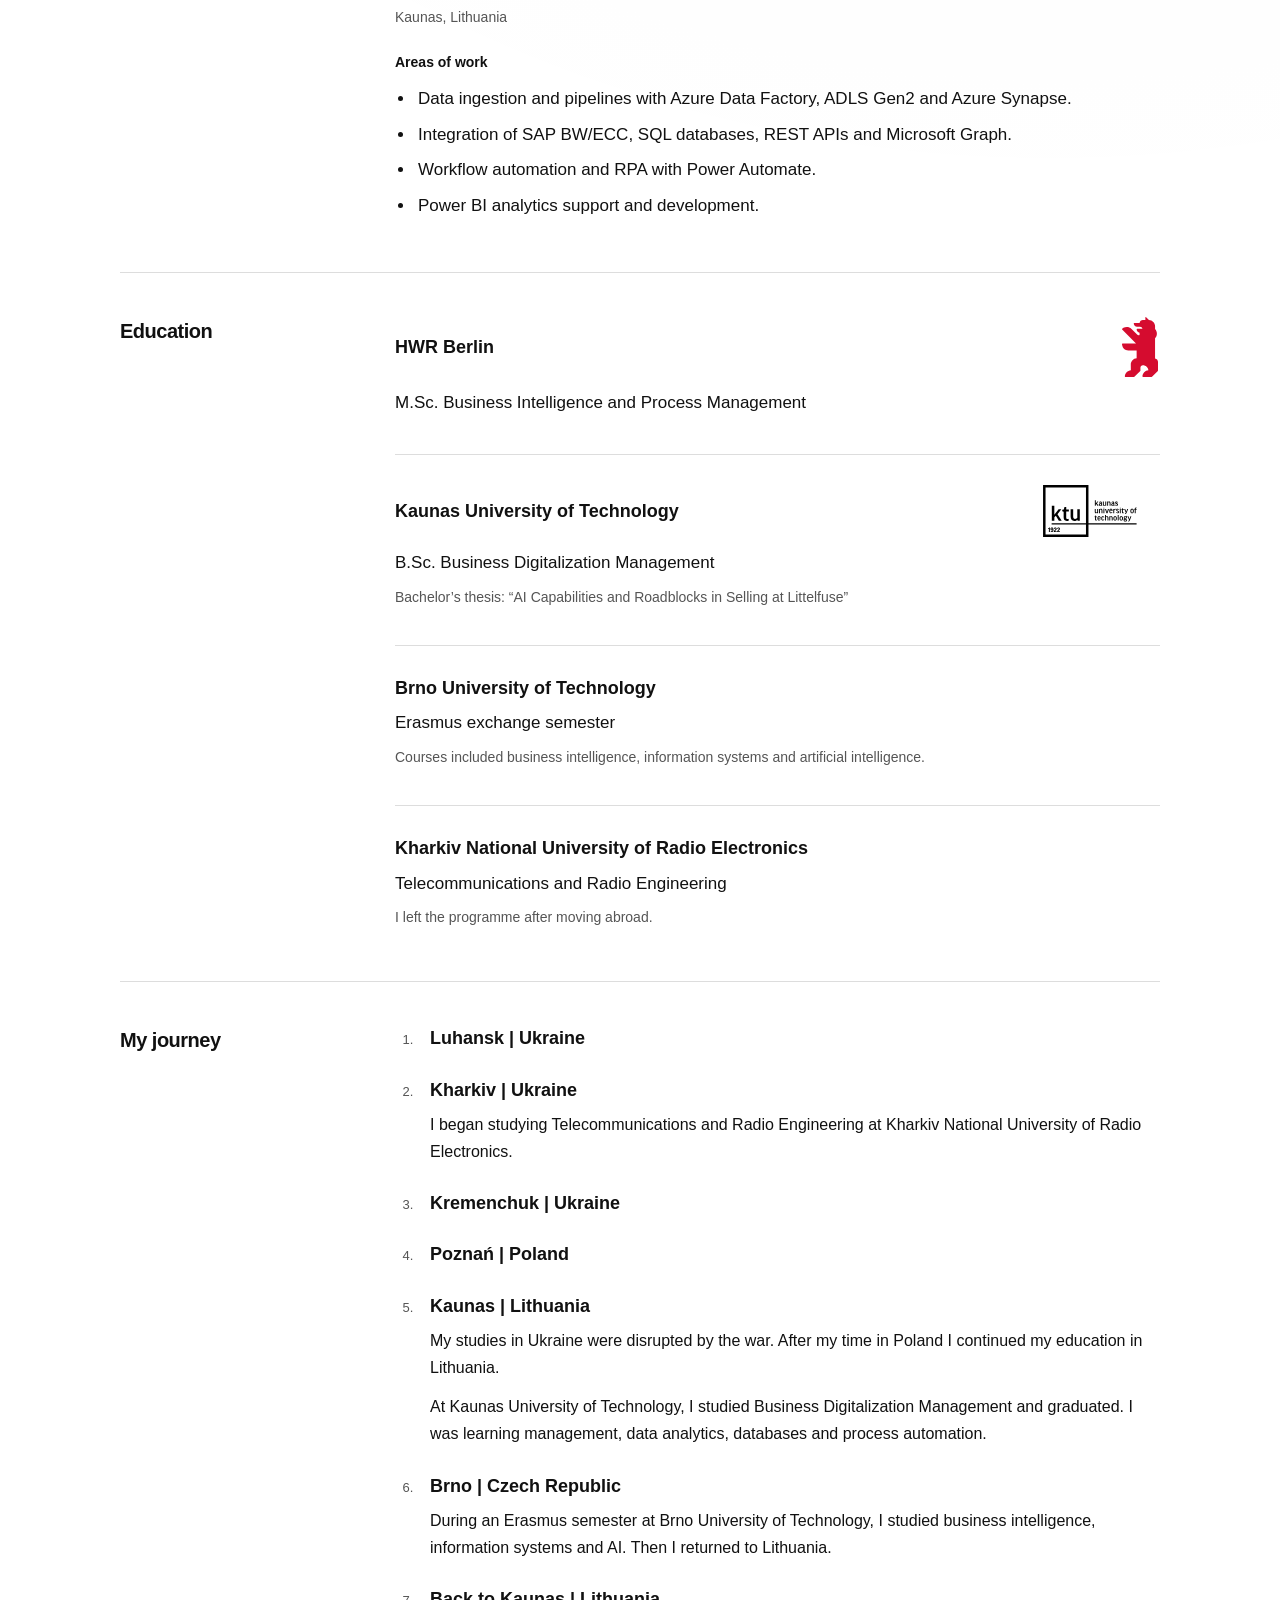
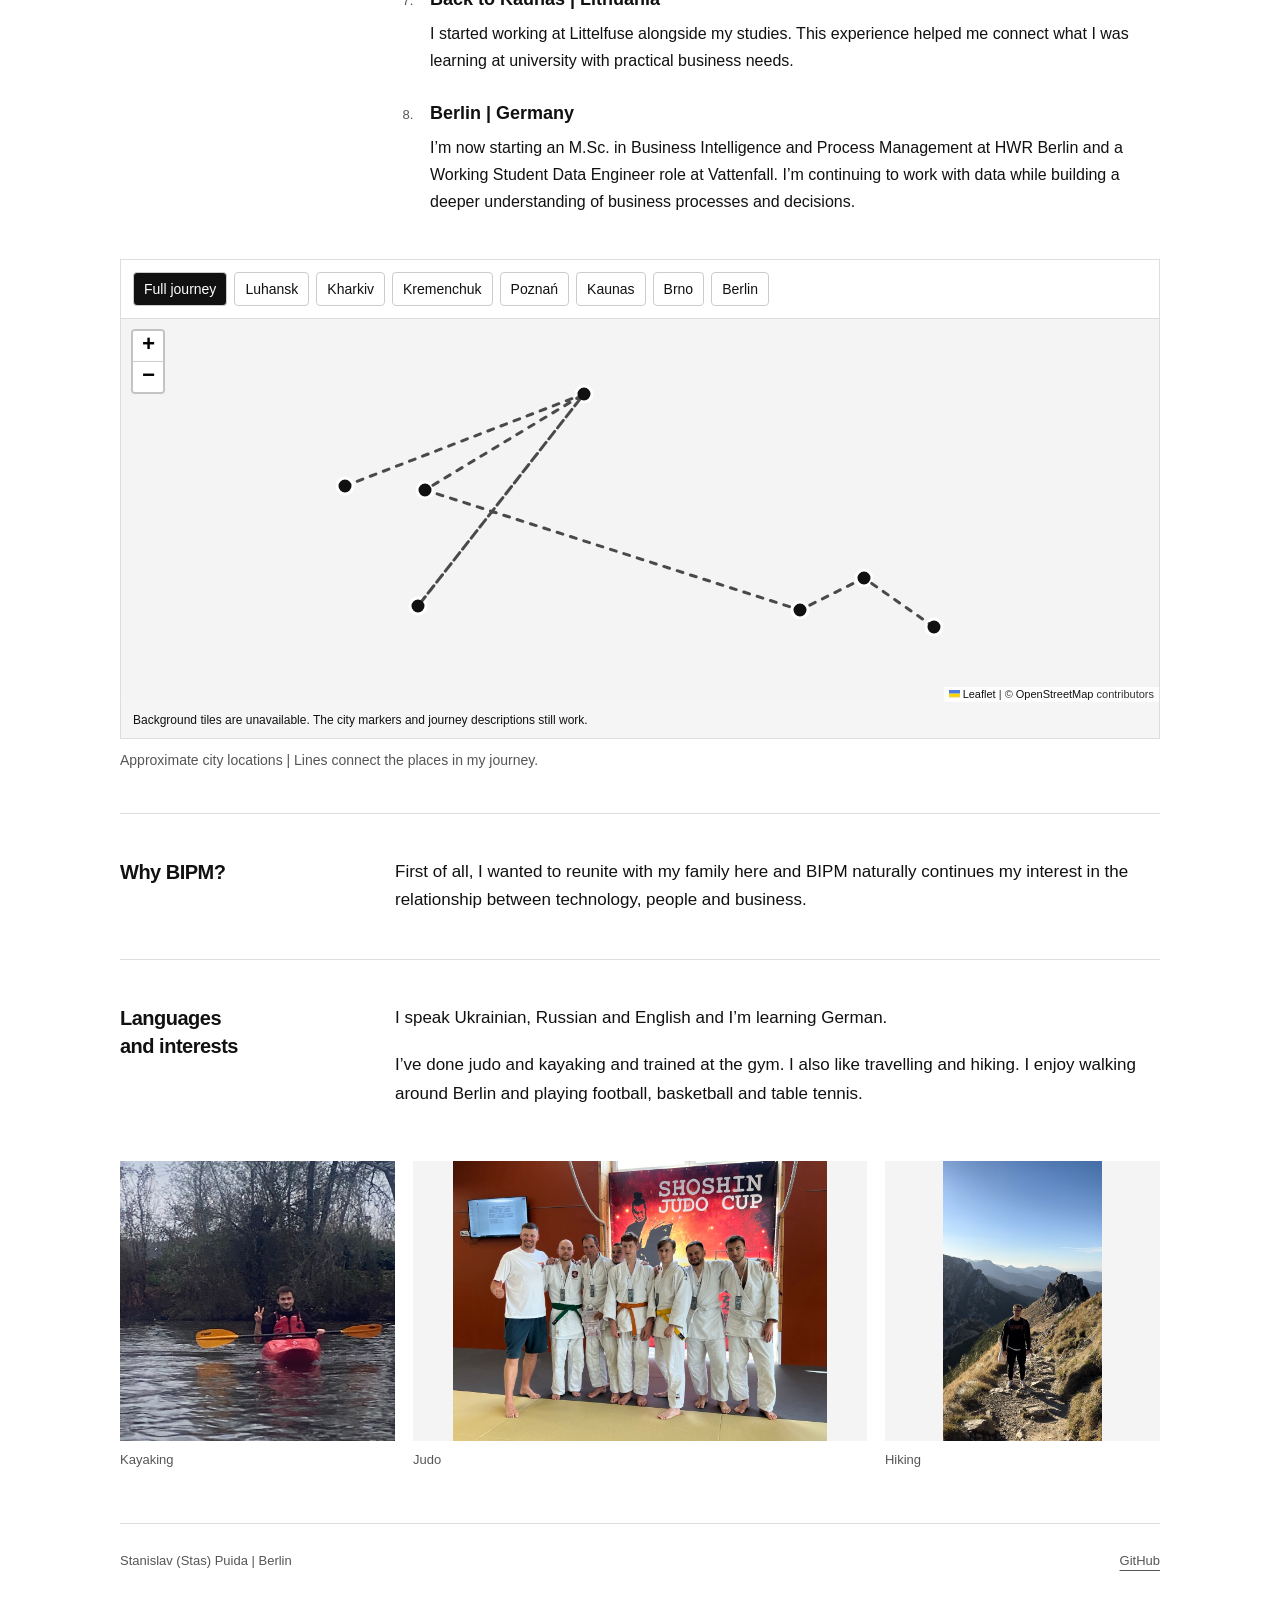
==== commit a9c4c364: "Add files via upload" ====
--- a/index.html
+++ b/index.html
@@ -19,7 +19,6 @@
       </div>
       <div class="intro-visuals">
       <img class="profile-photo" src="assets/profile.jpg" alt="Portrait of Stanislav Puida" width="853" height="853">
-      <figure class="origin"><img src="assets/ukraine.svg" alt="Outline of Ukraine with Luhansk highlighted" width="420" height="300"><figcaption>Luhansk | Ukraine</figcaption></figure>
       </div>
     </section>
 
--- a/style.css
+++ b/style.css
@@ -5,3 +5,12 @@
 .intro{display:grid;grid-template-columns:minmax(0,1fr) 280px;gap:45px;align-items:center;padding-top:80px}.eyebrow{font-size:14px;letter-spacing:.02em}.intro-text{font-size:18px}.origin img{width:100%;height:auto;object-fit:contain;background:none}.origin figcaption{font-size:12px;text-align:center;letter-spacing:.04em}.entry-heading{display:flex;align-items:center;justify-content:space-between;gap:24px;margin-bottom:12px}.entry-heading h3{margin:0}.org-logo{width:135px;height:44px;object-fit:contain;flex-shrink:0}.org-logo.hwr-logo{width:40px;height:60px}.org-logo.ktu-logo{width:140px;height:52px}.photos figure:last-child img{background:#f4f4f4}@media(max-width:900px){.intro{grid-template-columns:minmax(0,1fr) 210px;gap:24px}}@media(max-width:760px){.intro{grid-template-columns:1fr;padding-top:48px}.origin{width:240px;margin:12px 0 0}.entry-heading{gap:15px}.org-logo{width:110px}.org-logo.ktu-logo{width:115px}}@media(prefers-reduced-motion:reduce){html{scroll-behavior:auto}}
 
 .intro-visuals{display:flex;flex-direction:column;gap:22px;align-items:center}.profile-photo{display:block;width:100%;aspect-ratio:1;object-fit:cover;filter:grayscale(100%);border:1px solid var(--line)}.intro-visuals .origin{width:100%;margin:0}.intro-visuals .origin img{max-height:170px}@media(max-width:760px){.intro-visuals{width:100%;flex-direction:row;align-items:center;gap:24px}.profile-photo{width:180px;flex-shrink:0}.intro-visuals .origin{max-width:240px}}@media(max-width:420px){.intro-visuals{gap:16px}.profile-photo{width:145px}}
+
+/* A quiet monochrome grid gives the introduction a little depth. */
+body{background-color:#fff;background-image:radial-gradient(circle at 82% 8%,rgba(0,0,0,.035),transparent 32%)}
+.intro{position:relative;isolation:isolate;grid-template-columns:minmax(0,1fr) 180px;gap:48px;align-items:start}
+.intro::before{content:"";position:absolute;z-index:-1;pointer-events:none;top:20px;right:-20px;width:360px;height:340px;background-image:linear-gradient(to right,rgba(0,0,0,.045) 1px,transparent 1px),linear-gradient(to bottom,rgba(0,0,0,.045) 1px,transparent 1px);background-size:32px 32px;mask-image:radial-gradient(ellipse at center,#000 15%,transparent 72%);-webkit-mask-image:radial-gradient(ellipse at center,#000 15%,transparent 72%)}
+.intro-visuals{padding-top:10px}.profile-photo{width:160px;max-width:100%;border:0;border-radius:3px}
+@media(max-width:900px){.intro{grid-template-columns:minmax(0,1fr) 160px;gap:30px}}
+@media(max-width:760px){.intro{grid-template-columns:1fr;gap:24px}.intro-visuals{padding:0;width:auto;justify-content:flex-start}.profile-photo{width:130px}.intro::before{right:0;top:0;width:260px;height:260px}}
+@media(max-width:420px){.profile-photo{width:120px}}
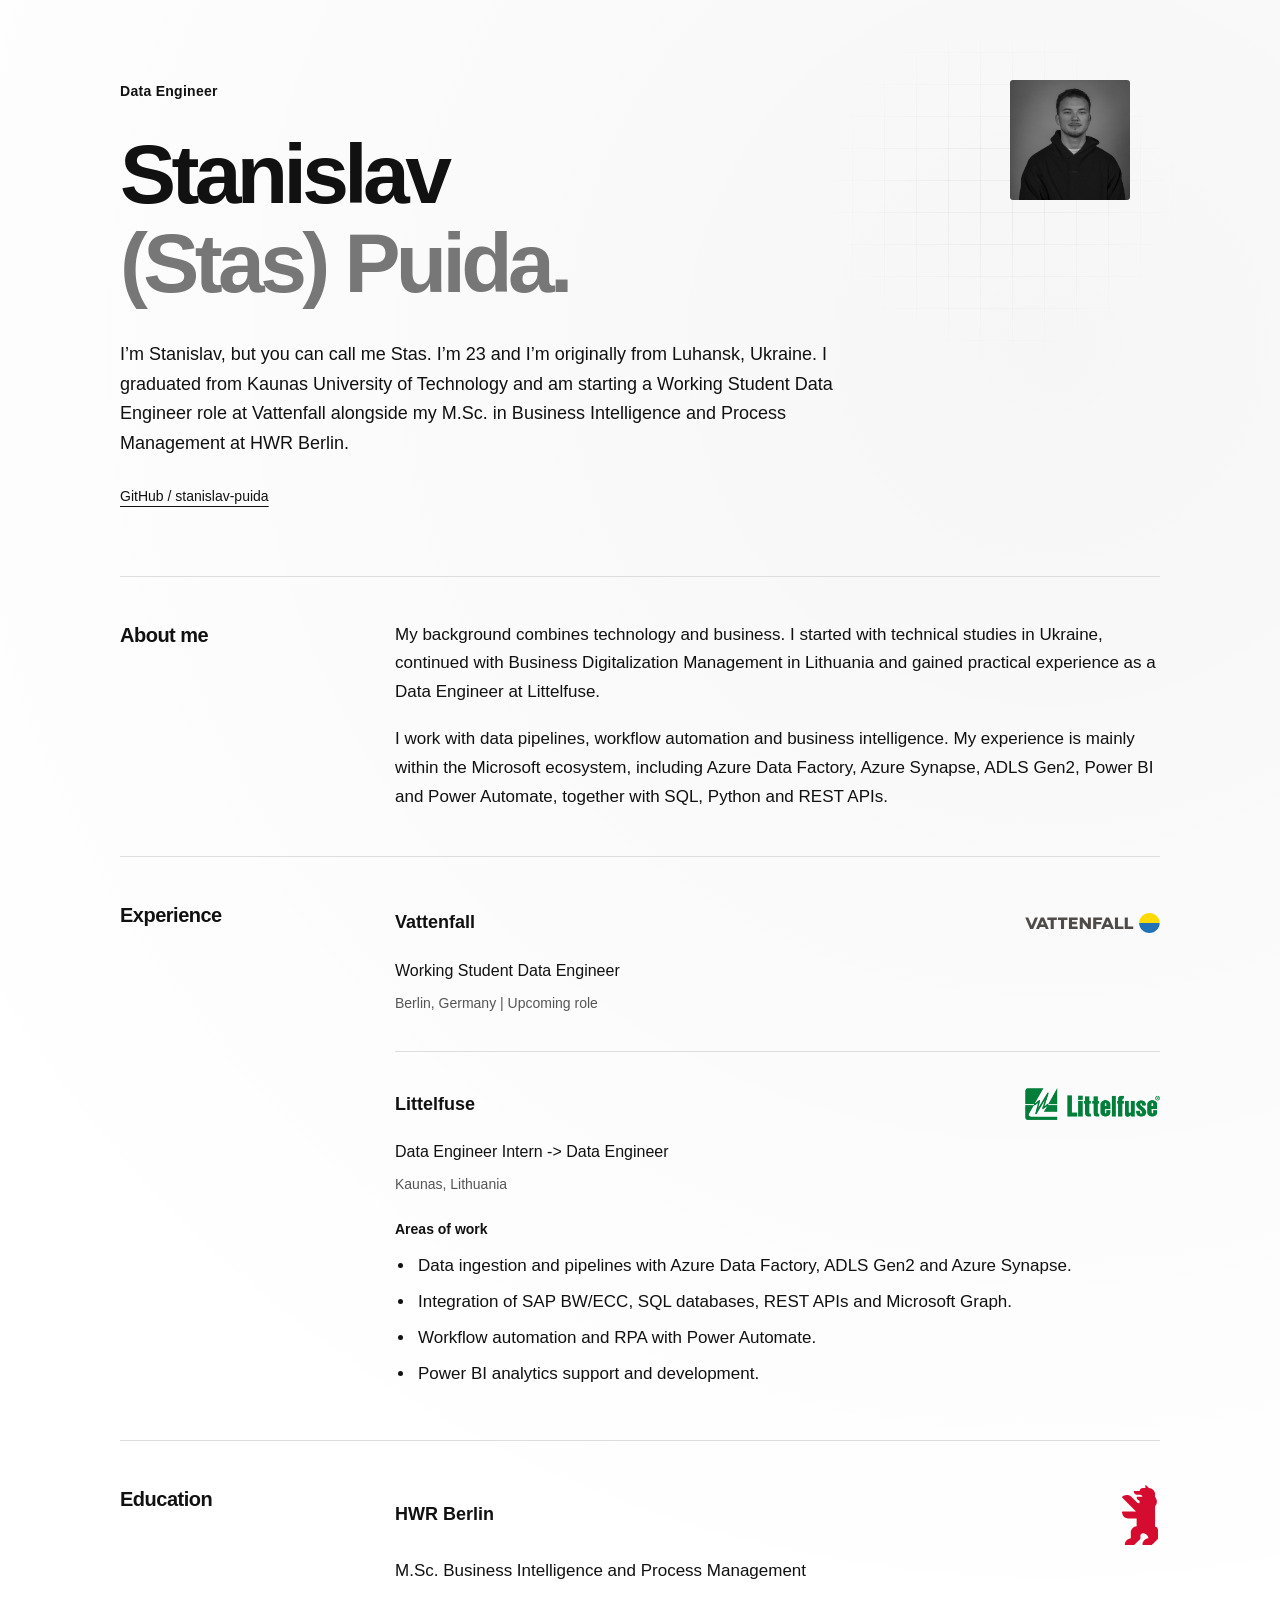
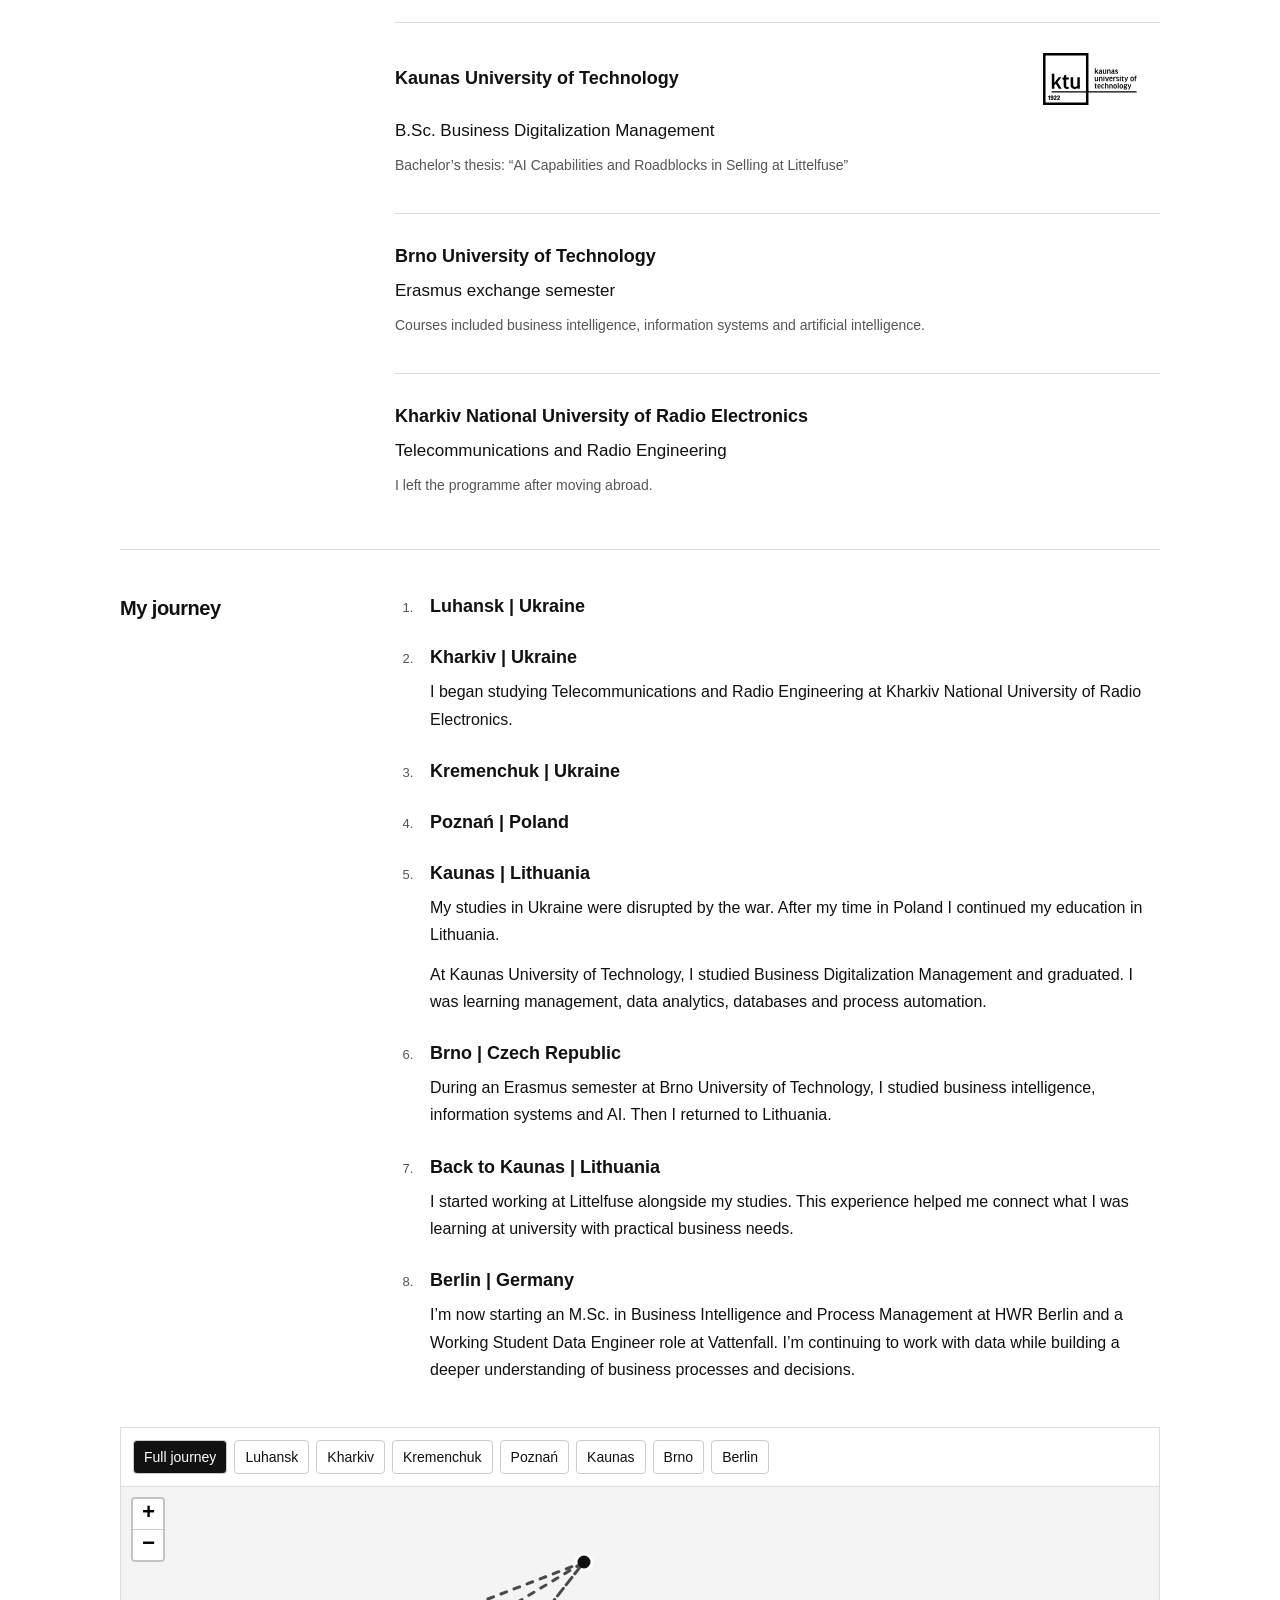
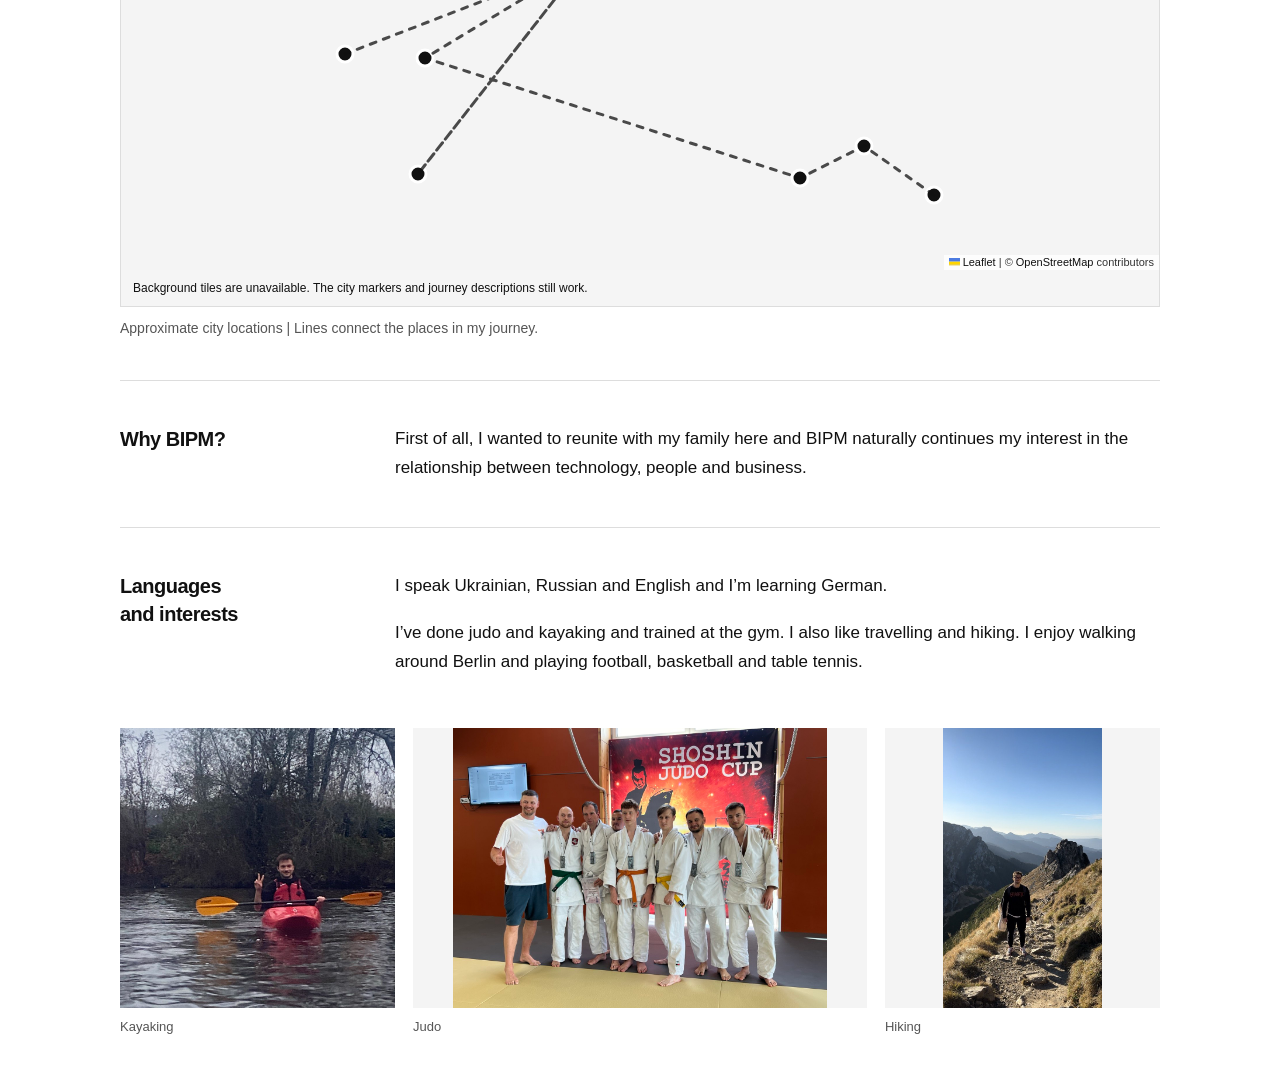
==== commit 95d80f8b: "Add files via upload" ====
--- a/index.html
+++ b/index.html
@@ -18,7 +18,7 @@
       <a class="github" href="https://github.com/stanislav-puida">GitHub / stanislav-puida</a>
       </div>
       <div class="intro-visuals">
-      <img class="profile-photo" src="assets/profile.jpg" alt="Portrait of Stanislav Puida" width="853" height="853">
+      <img class="profile-photo" src="assets/profile.jpg" alt="Portrait of Stanislav Puida" width="120" height="120">
       </div>
     </section>
 
@@ -86,6 +86,5 @@
       <figure><img src="assets/hiking.jpg" alt="Hiking on a mountain trail" width="591" height="1038" loading="lazy"><figcaption>Hiking</figcaption></figure>
     </section>
   </main>
-  <footer class="wrap"><span>Stanislav (Stas) Puida | Berlin</span><a href="https://github.com/stanislav-puida">GitHub</a></footer>
 </body>
 </html>
--- a/style.css
+++ b/style.css
@@ -14,3 +14,7 @@
 @media(max-width:900px){.intro{grid-template-columns:minmax(0,1fr) 160px;gap:30px}}
 @media(max-width:760px){.intro{grid-template-columns:1fr;gap:24px}.intro-visuals{padding:0;width:auto;justify-content:flex-start}.profile-photo{width:130px}.intro::before{right:0;top:0;width:260px;height:260px}}
 @media(max-width:420px){.profile-photo{width:120px}}
+
+/* Explicit width and height prevent the original photo height from stretching the layout. */
+.intro .profile-photo{width:120px;height:120px;min-width:120px;max-width:120px;max-height:120px;object-fit:cover;object-position:center;flex:none}
+.intro .intro-visuals{align-self:start;height:120px;padding:0}
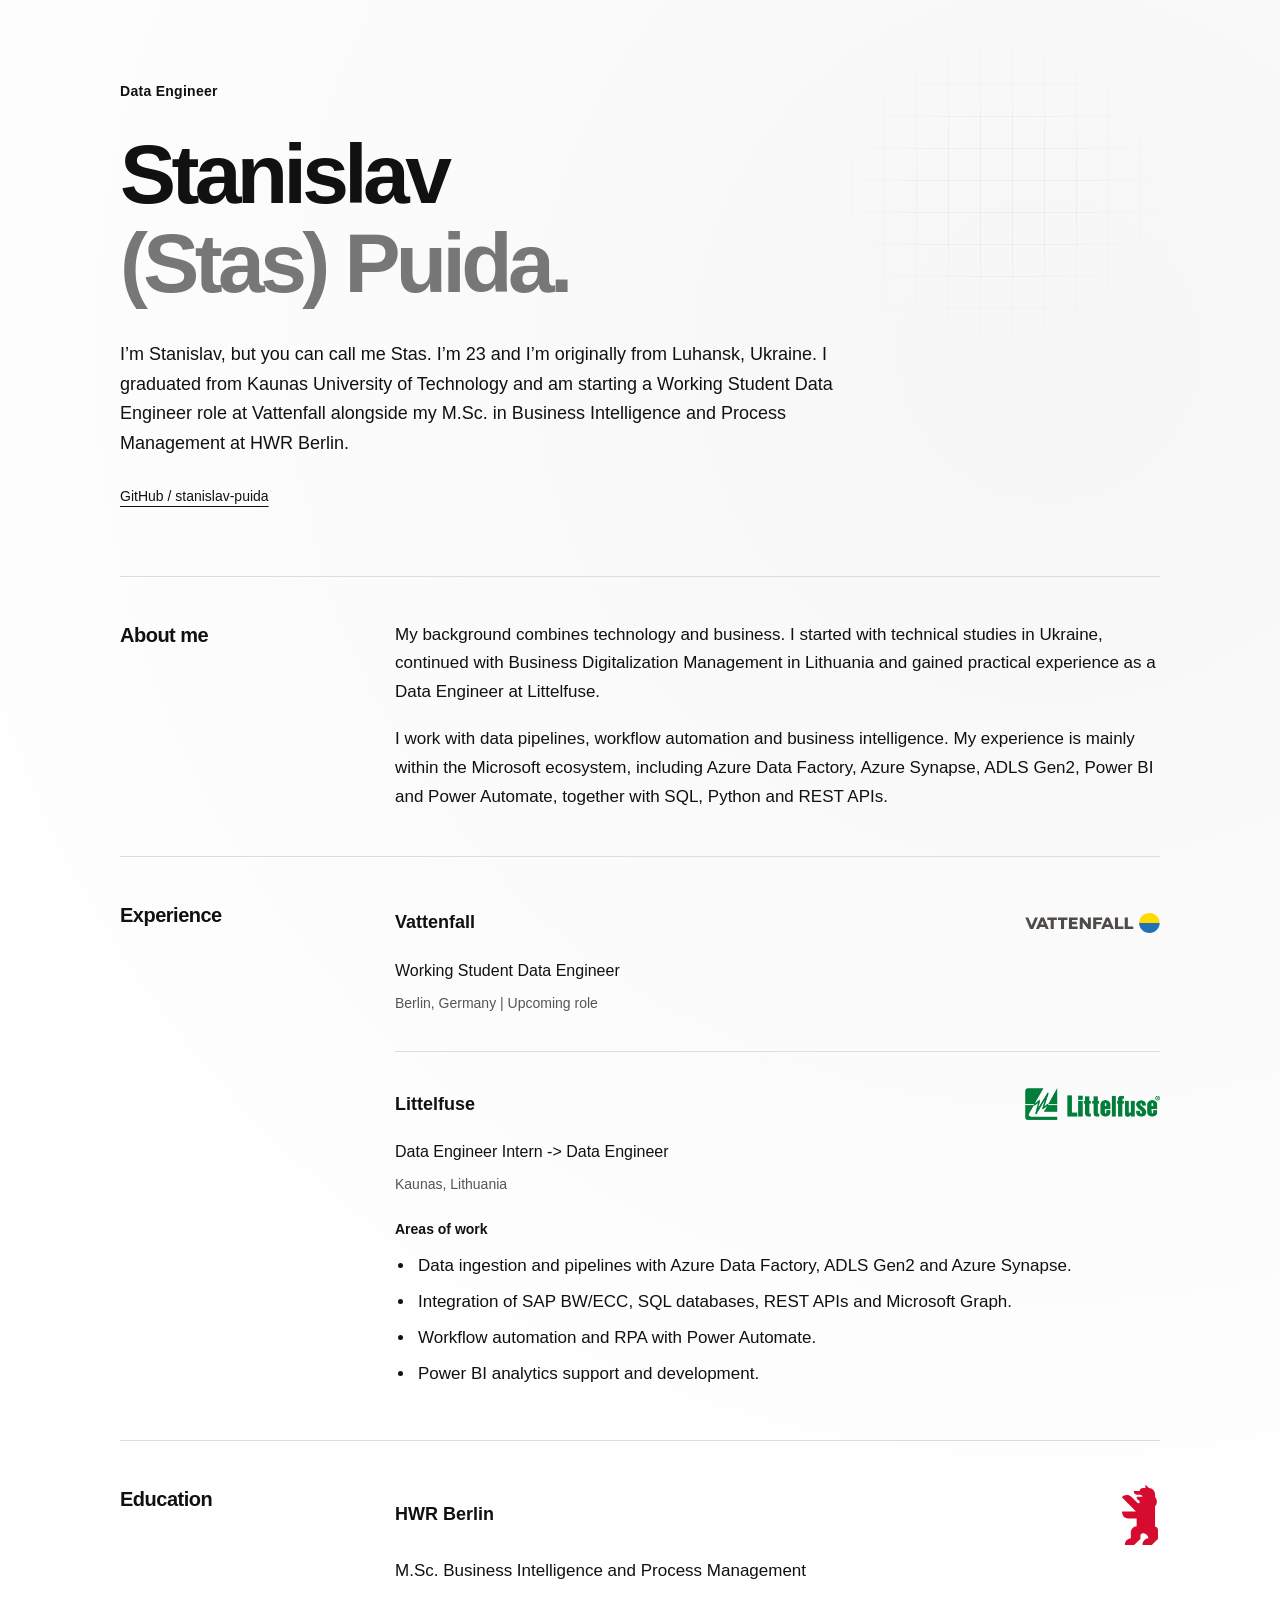
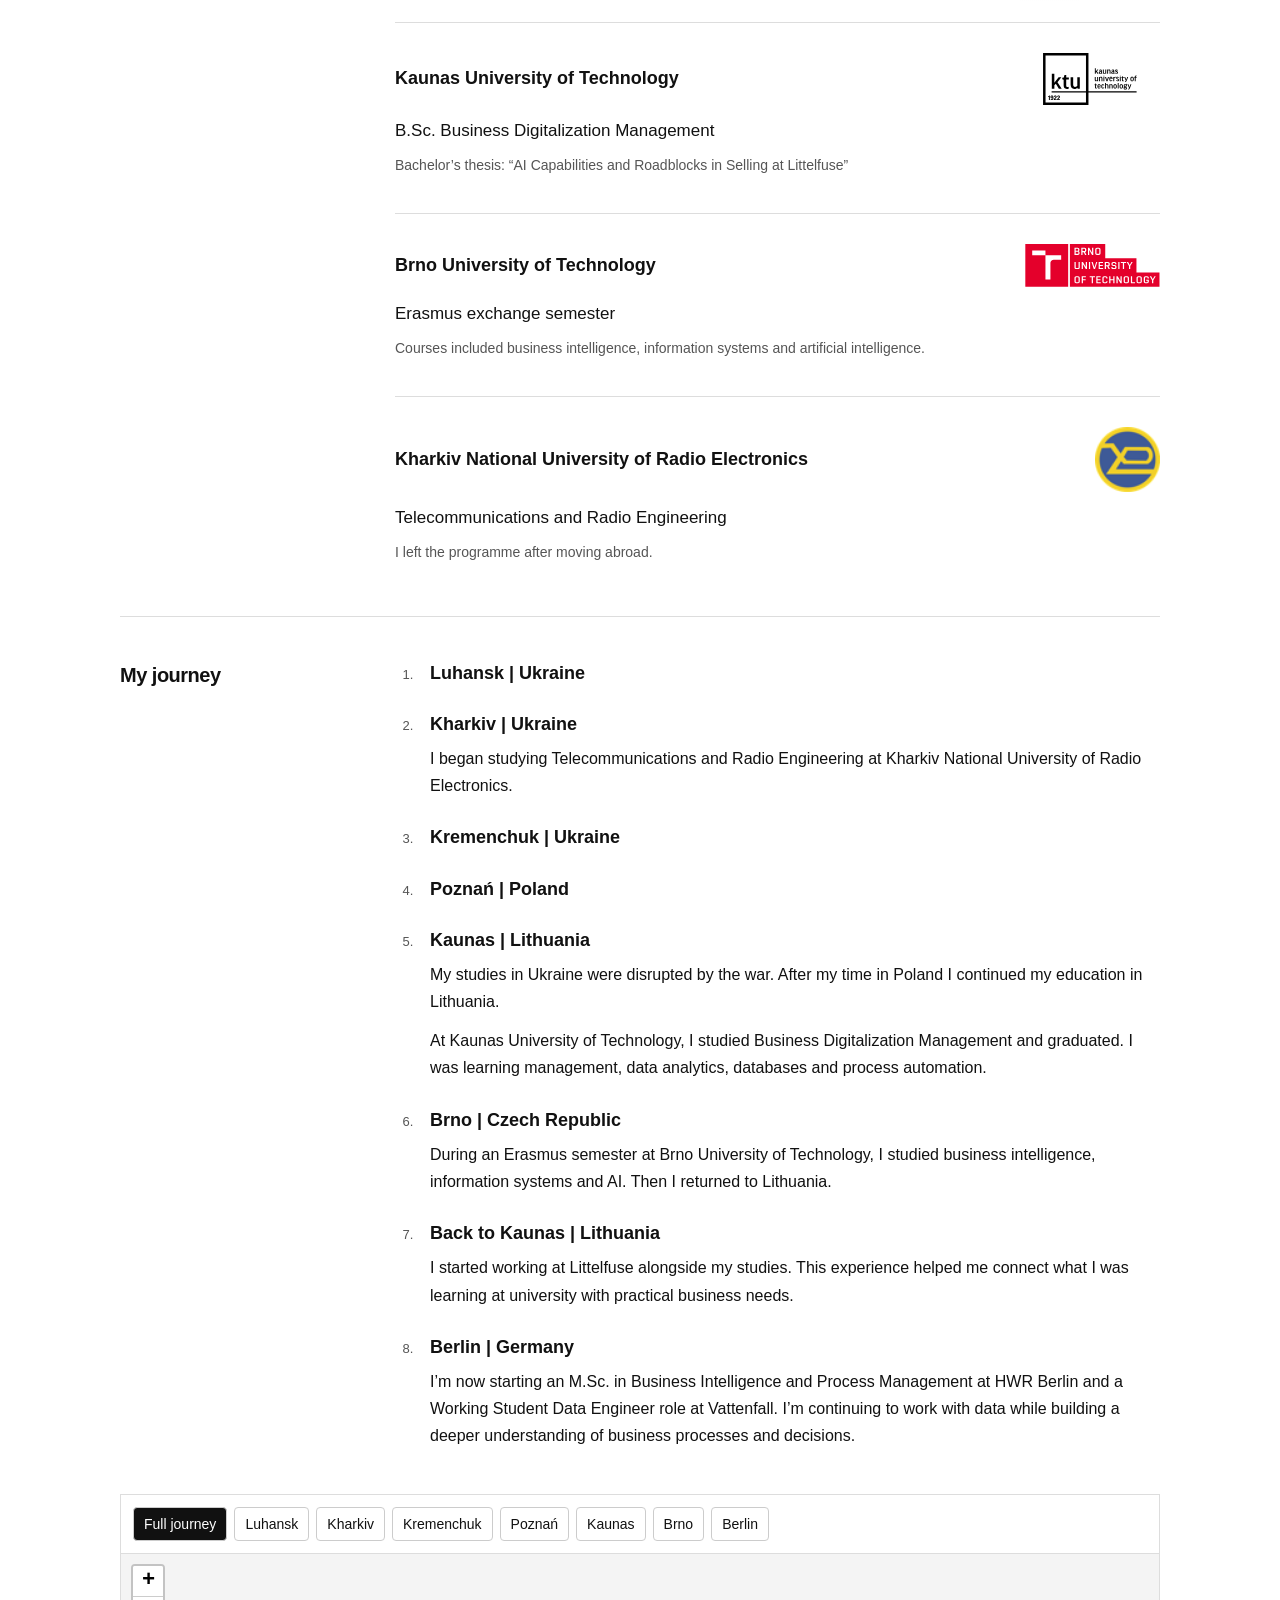
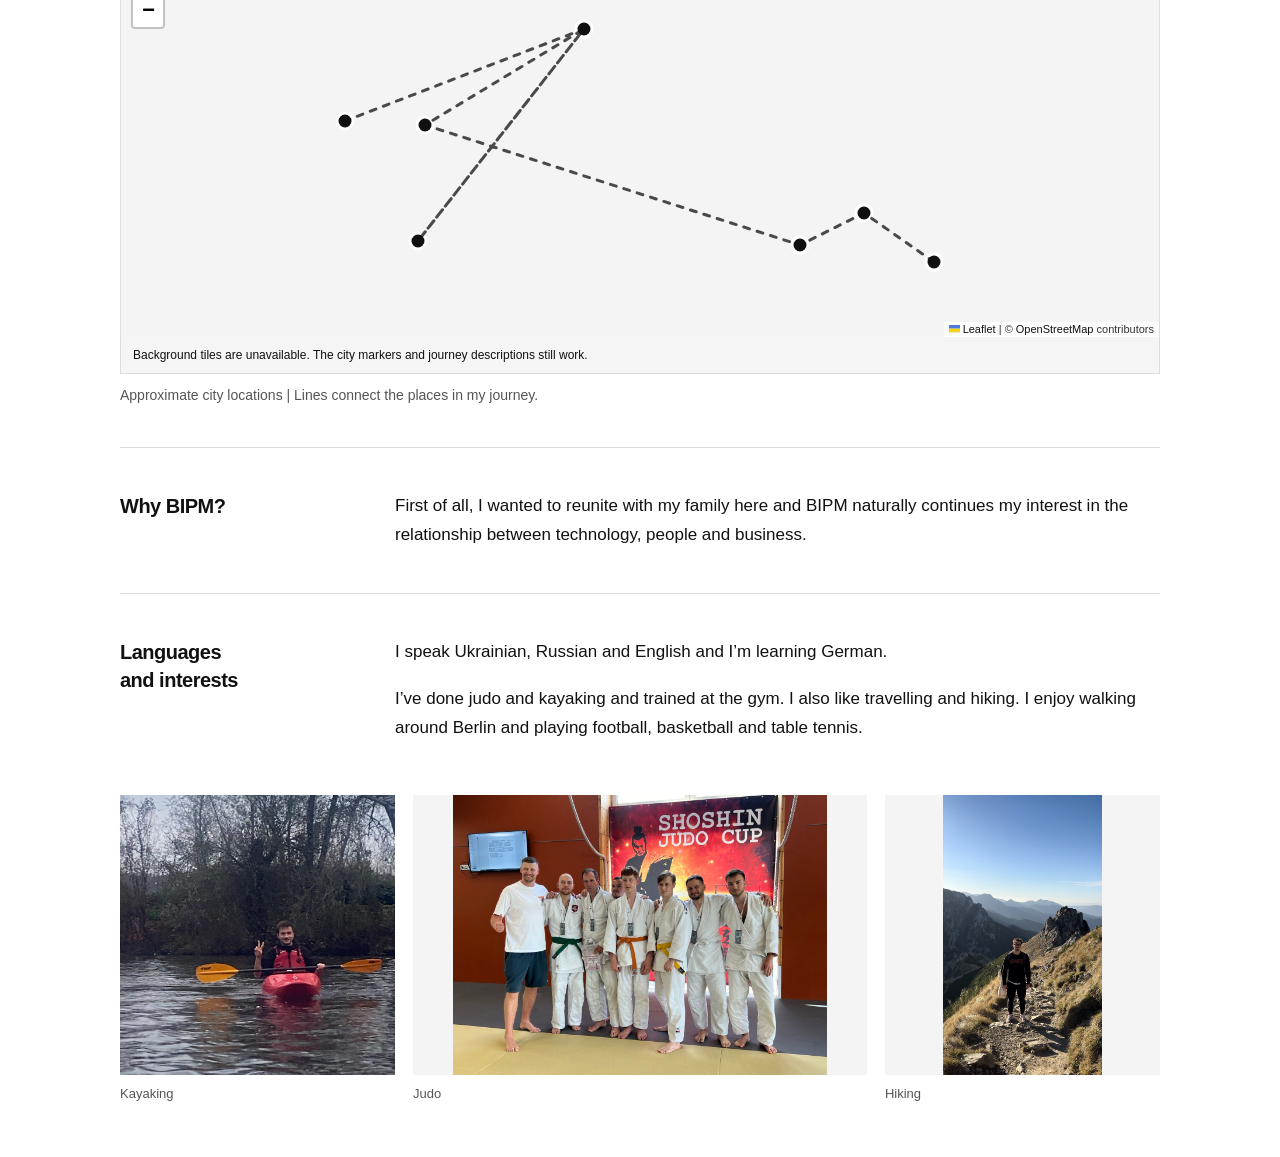
==== commit 5e8c4008: "Add files via upload" ====
--- a/index.html
+++ b/index.html
@@ -16,9 +16,6 @@
       <h1 id="name">Stanislav<br><span>(Stas) Puida.</span></h1>
       <p class="intro-text">I’m Stanislav, but you can call me Stas. I’m 23 and I’m originally from Luhansk, Ukraine. I graduated from Kaunas University of Technology and am starting a Working Student Data Engineer role at Vattenfall alongside my M.Sc. in Business Intelligence and Process Management at HWR Berlin.</p>
       <a class="github" href="https://github.com/stanislav-puida">GitHub / stanislav-puida</a>
-      </div>
-      <div class="intro-visuals">
-      <img class="profile-photo" src="assets/profile.jpg" alt="Portrait of Stanislav Puida" width="120" height="120">
       </div>
     </section>
 
@@ -50,8 +47,8 @@
       <div>
         <article class="entry"><div class="entry-heading"><h3>HWR Berlin</h3><img class="org-logo hwr-logo" src="assets/hwr.svg" alt="HWR Berlin logo" loading="lazy"></div><p>M.Sc. Business Intelligence and Process Management</p></article>
         <article class="entry"><div class="entry-heading"><h3>Kaunas University of Technology</h3><img class="org-logo ktu-logo" src="assets/ktu.svg" alt="Kaunas University of Technology logo" loading="lazy"></div><p>B.Sc. Business Digitalization Management</p><p class="meta">Bachelor’s thesis: “AI Capabilities and Roadblocks in Selling at Littelfuse”</p></article>
-        <article class="entry"><h3>Brno University of Technology</h3><p>Erasmus exchange semester</p><p class="meta">Courses included business intelligence, information systems and artificial intelligence.</p></article>
-        <article class="entry"><h3>Kharkiv National University of Radio Electronics</h3><p>Telecommunications and Radio Engineering</p><p class="meta">I left the programme after moving abroad.</p></article>
+        <article class="entry"><div class="entry-heading"><h3>Brno University of Technology</h3><img class="org-logo" src="assets/brno.svg" alt="Brno University of Technology logo" loading="lazy"></div><p>Erasmus exchange semester</p><p class="meta">Courses included business intelligence, information systems and artificial intelligence.</p></article>
+        <article class="entry"><div class="entry-heading"><h3>Kharkiv National University of Radio Electronics</h3><img class="org-logo nure-logo" src="assets/nure.png" alt="Kharkiv National University of Radio Electronics logo" loading="lazy"></div><p>Telecommunications and Radio Engineering</p><p class="meta">I left the programme after moving abroad.</p></article>
       </div>
     </section>
 
--- a/style.css
+++ b/style.css
@@ -18,3 +18,6 @@
 /* Explicit width and height prevent the original photo height from stretching the layout. */
 .intro .profile-photo{width:120px;height:120px;min-width:120px;max-width:120px;max-height:120px;object-fit:cover;object-position:center;flex:none}
 .intro .intro-visuals{align-self:start;height:120px;padding:0}
+
+/* The introduction returns to a single column without a portrait. */
+.intro{display:block}.intro-copy{max-width:800px}.org-logo.nure-logo{width:65px;height:65px}
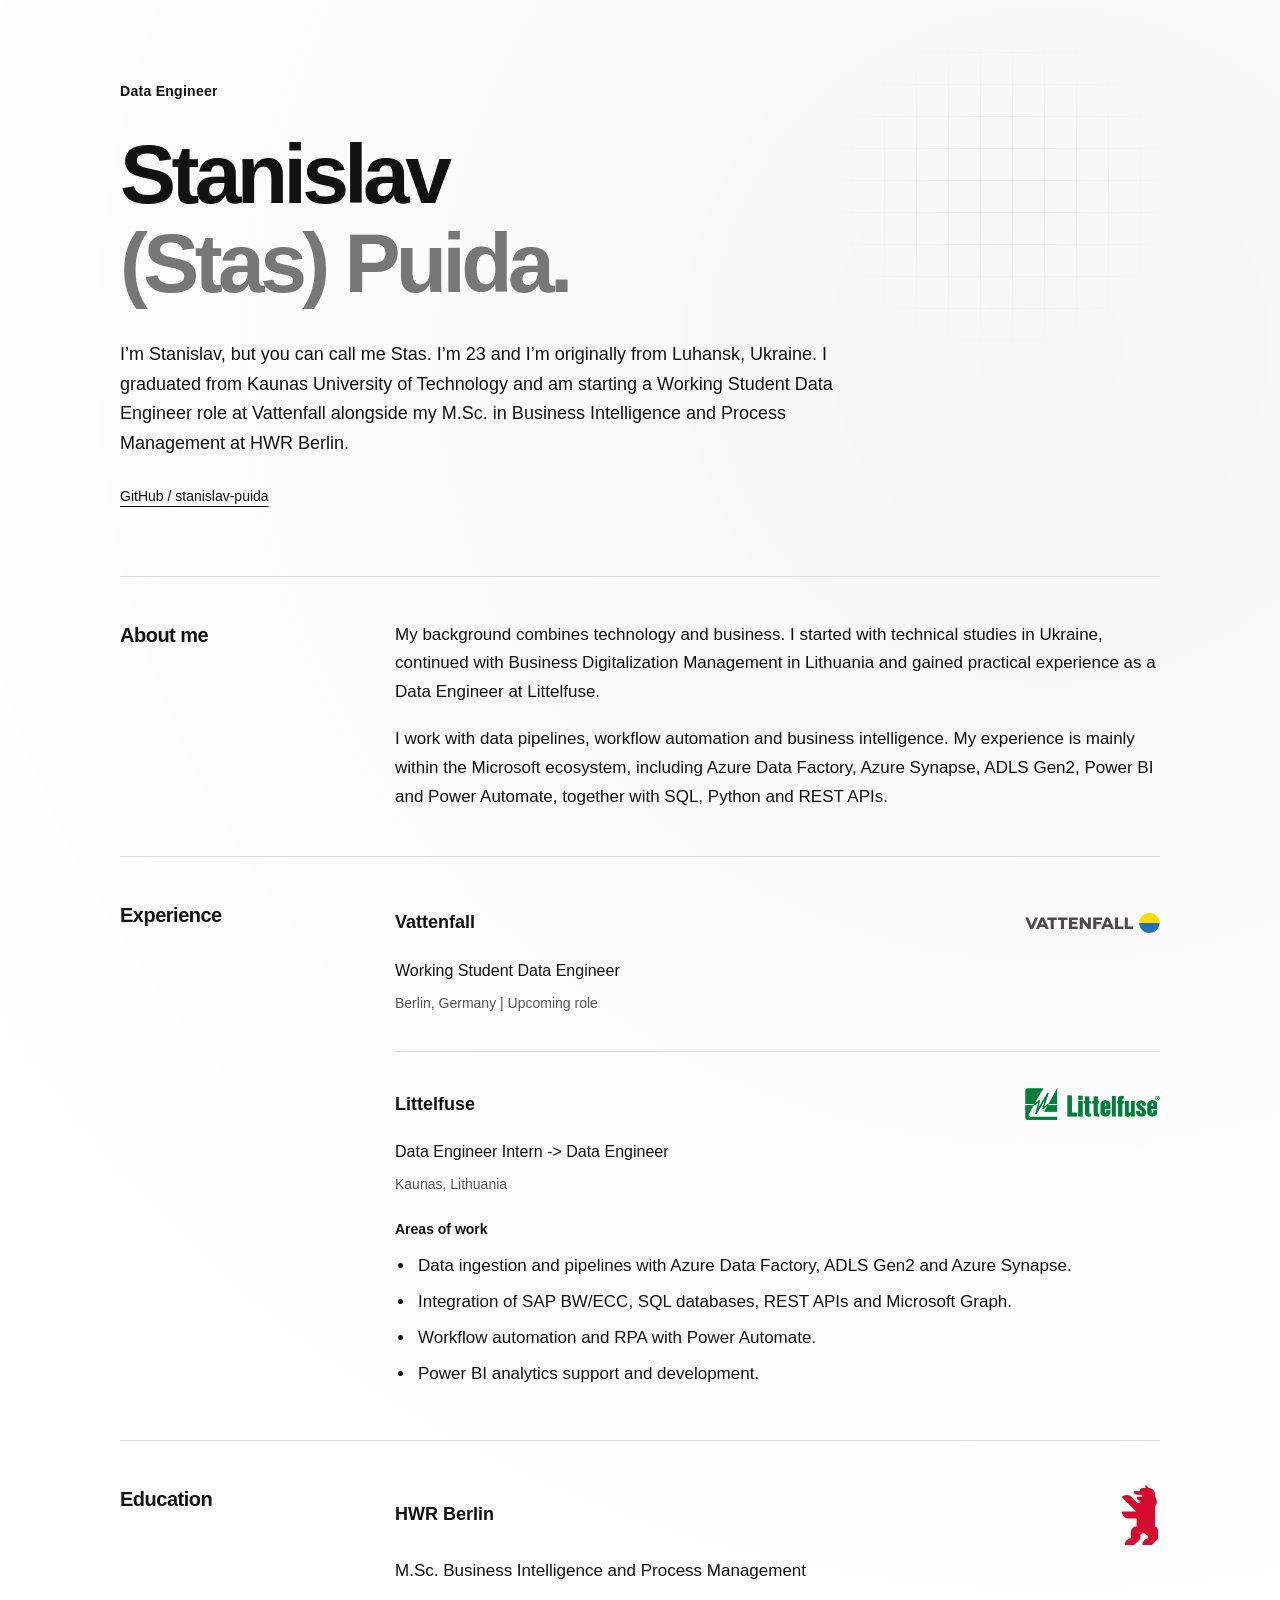
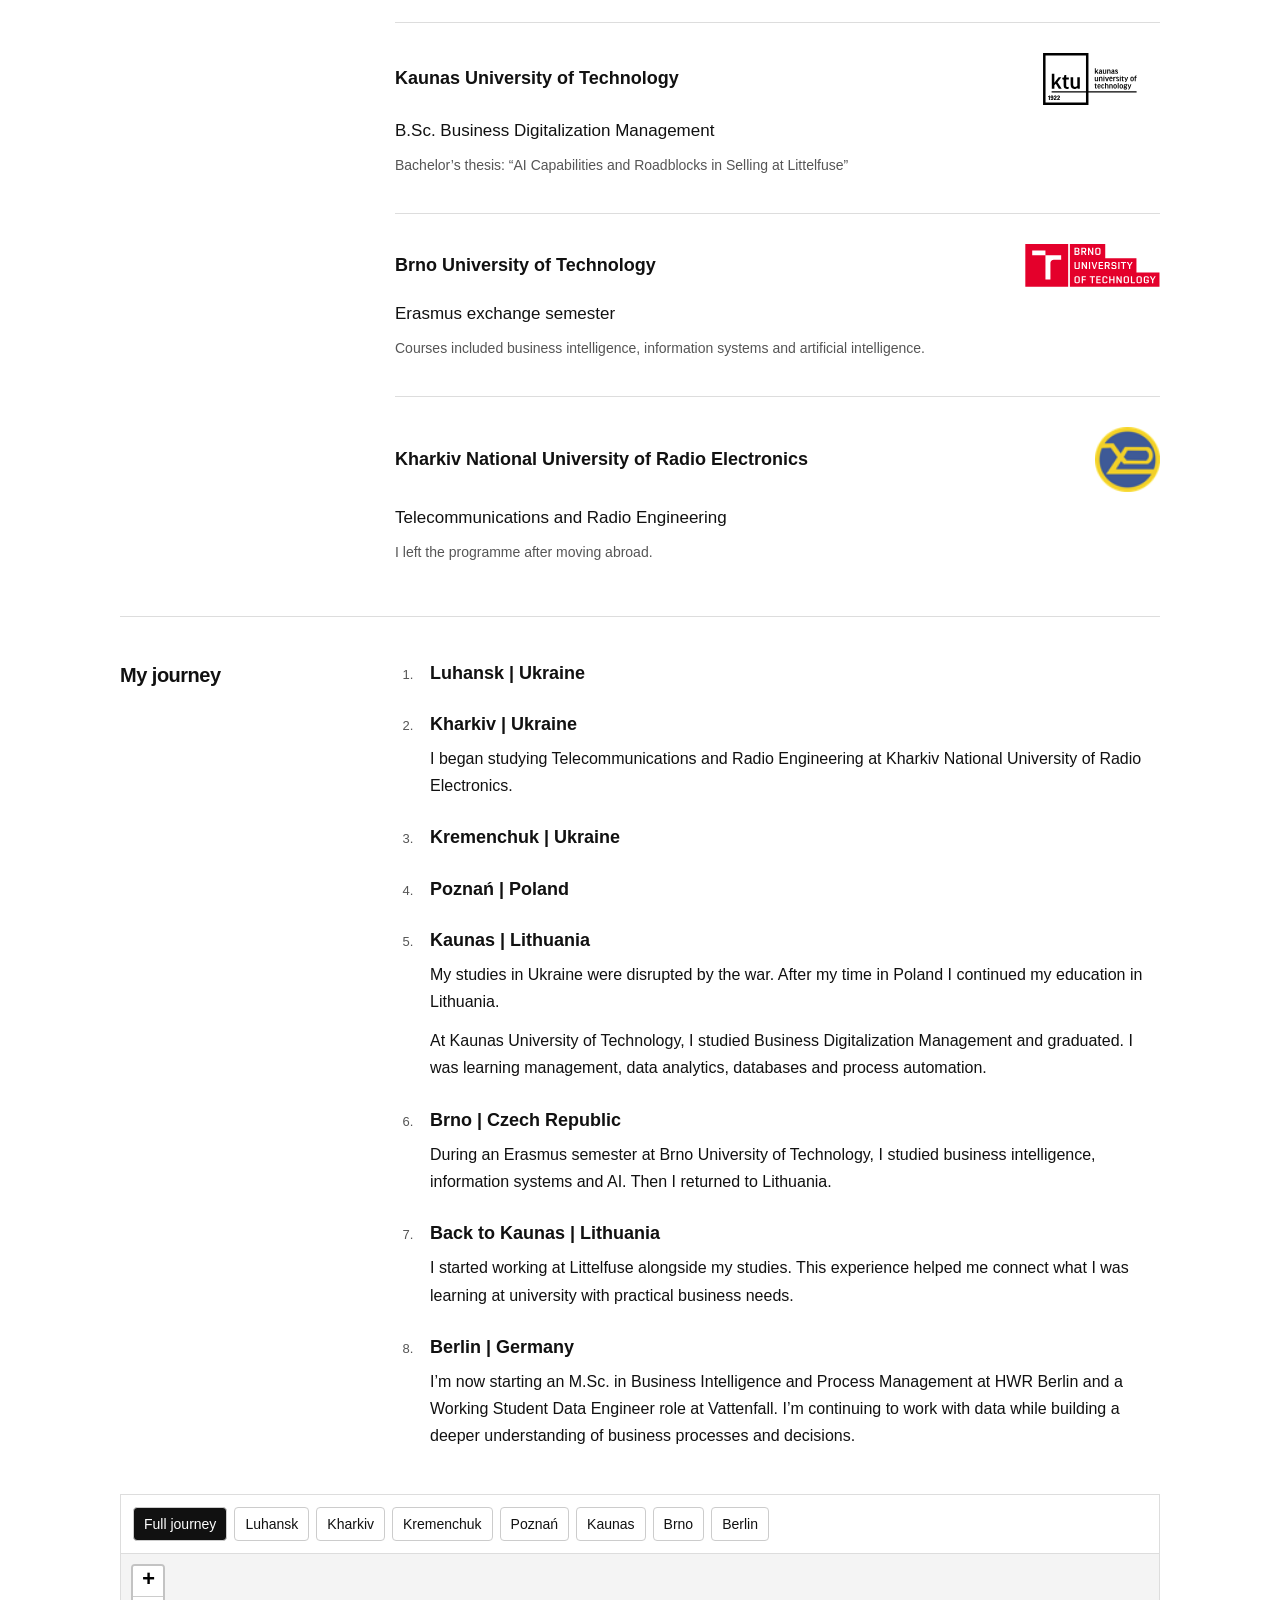
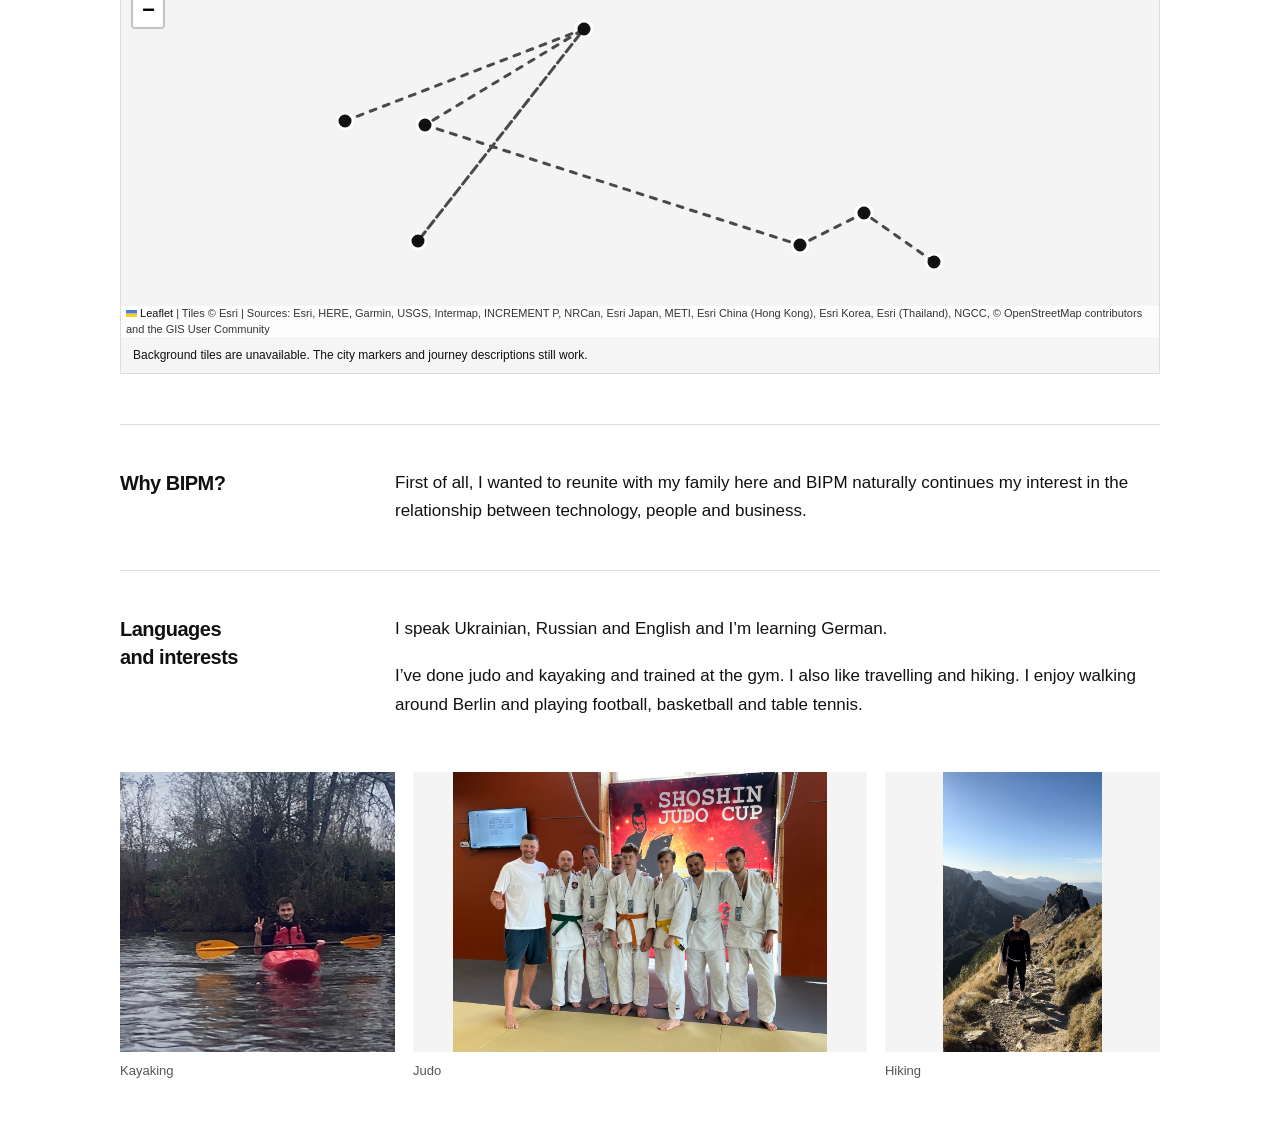
==== commit 94cf8490: "Add files via upload" ====
--- a/index.html
+++ b/index.html
@@ -67,7 +67,7 @@
         </ol>
       </div>
     </section>
-    <div class="map-section"><iframe src="map.html" title="Interactive map of my journey from Luhansk to Berlin" loading="lazy"></iframe><p class="meta">Approximate city locations | Lines connect the places in my journey.</p></div>
+    <div class="map-section"><iframe src="map.html" title="Interactive map of my journey from Luhansk to Berlin" loading="lazy"></iframe></div>
 
     <section id="why-bipm" class="row-section">
       <h2>Why BIPM?</h2><div><p>First of all, I wanted to reunite with my family here and BIPM naturally continues my interest in the relationship between technology, people and business.</p></div>
